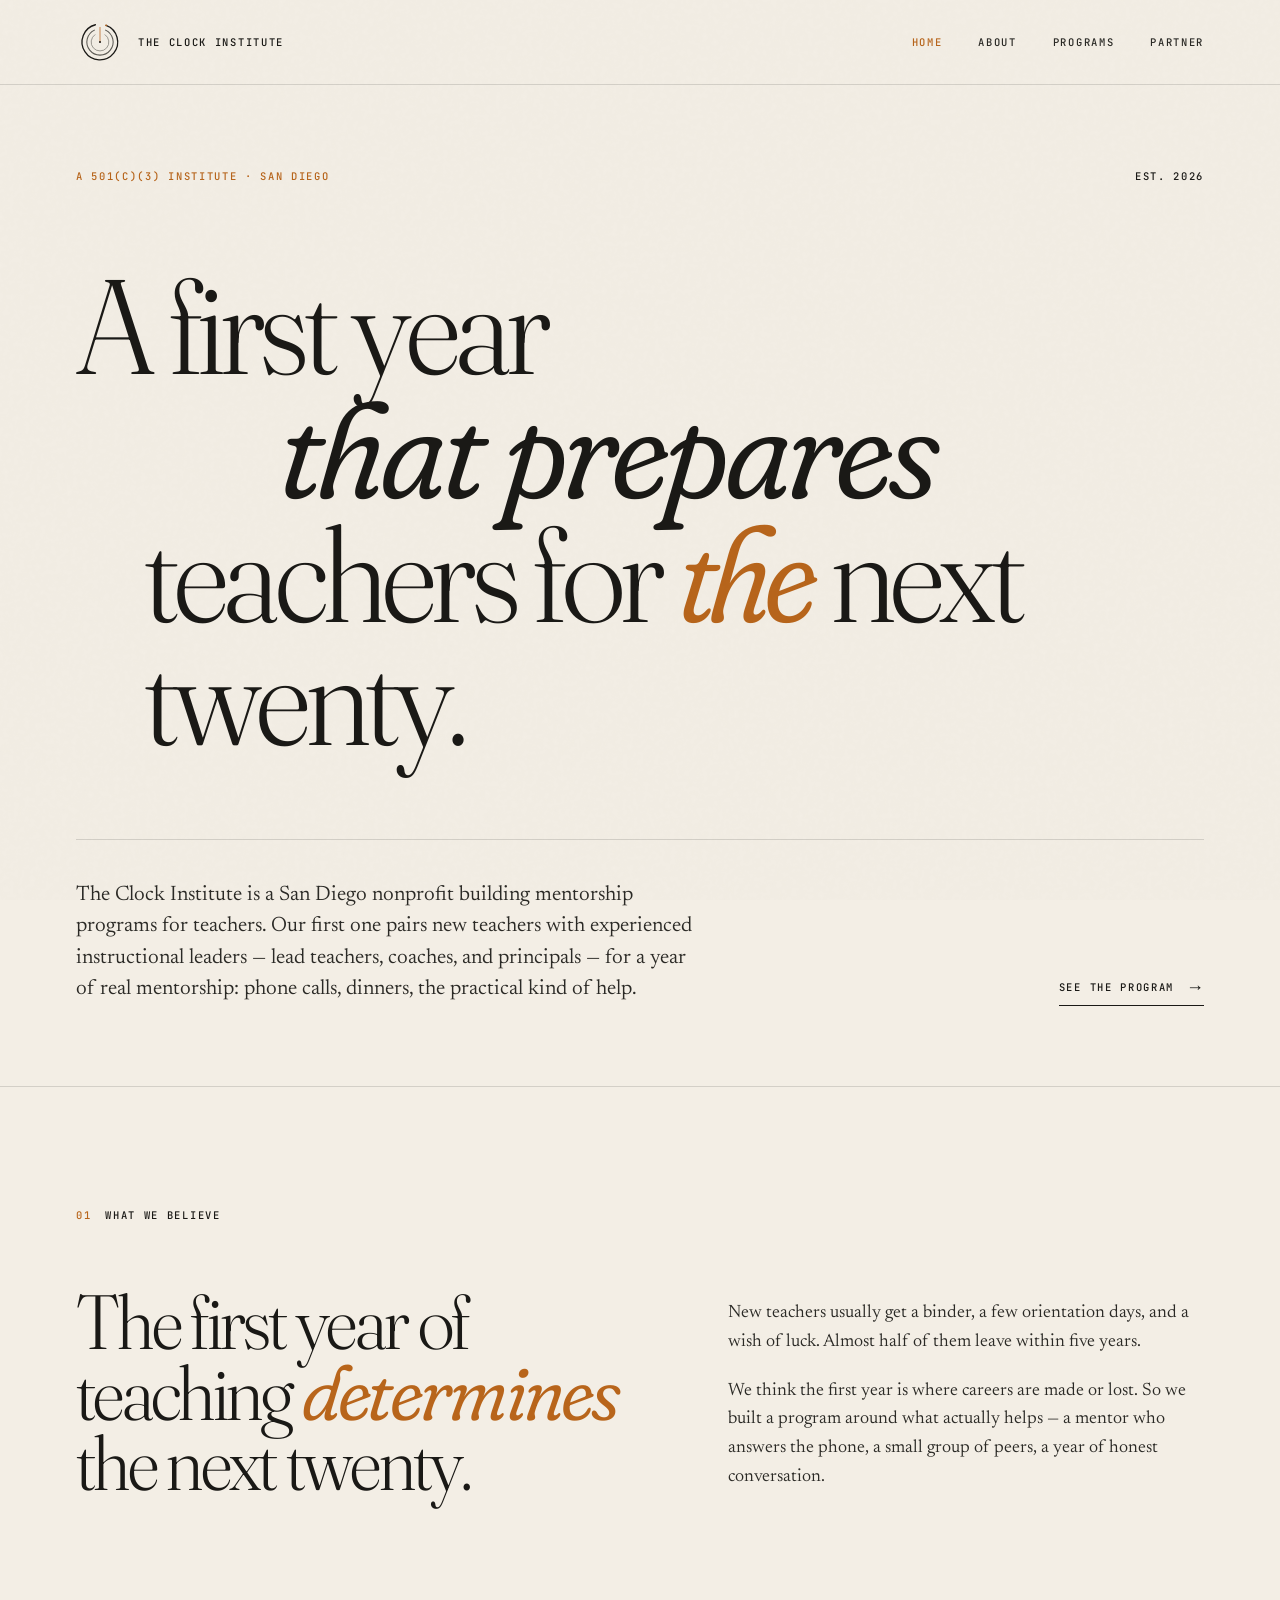
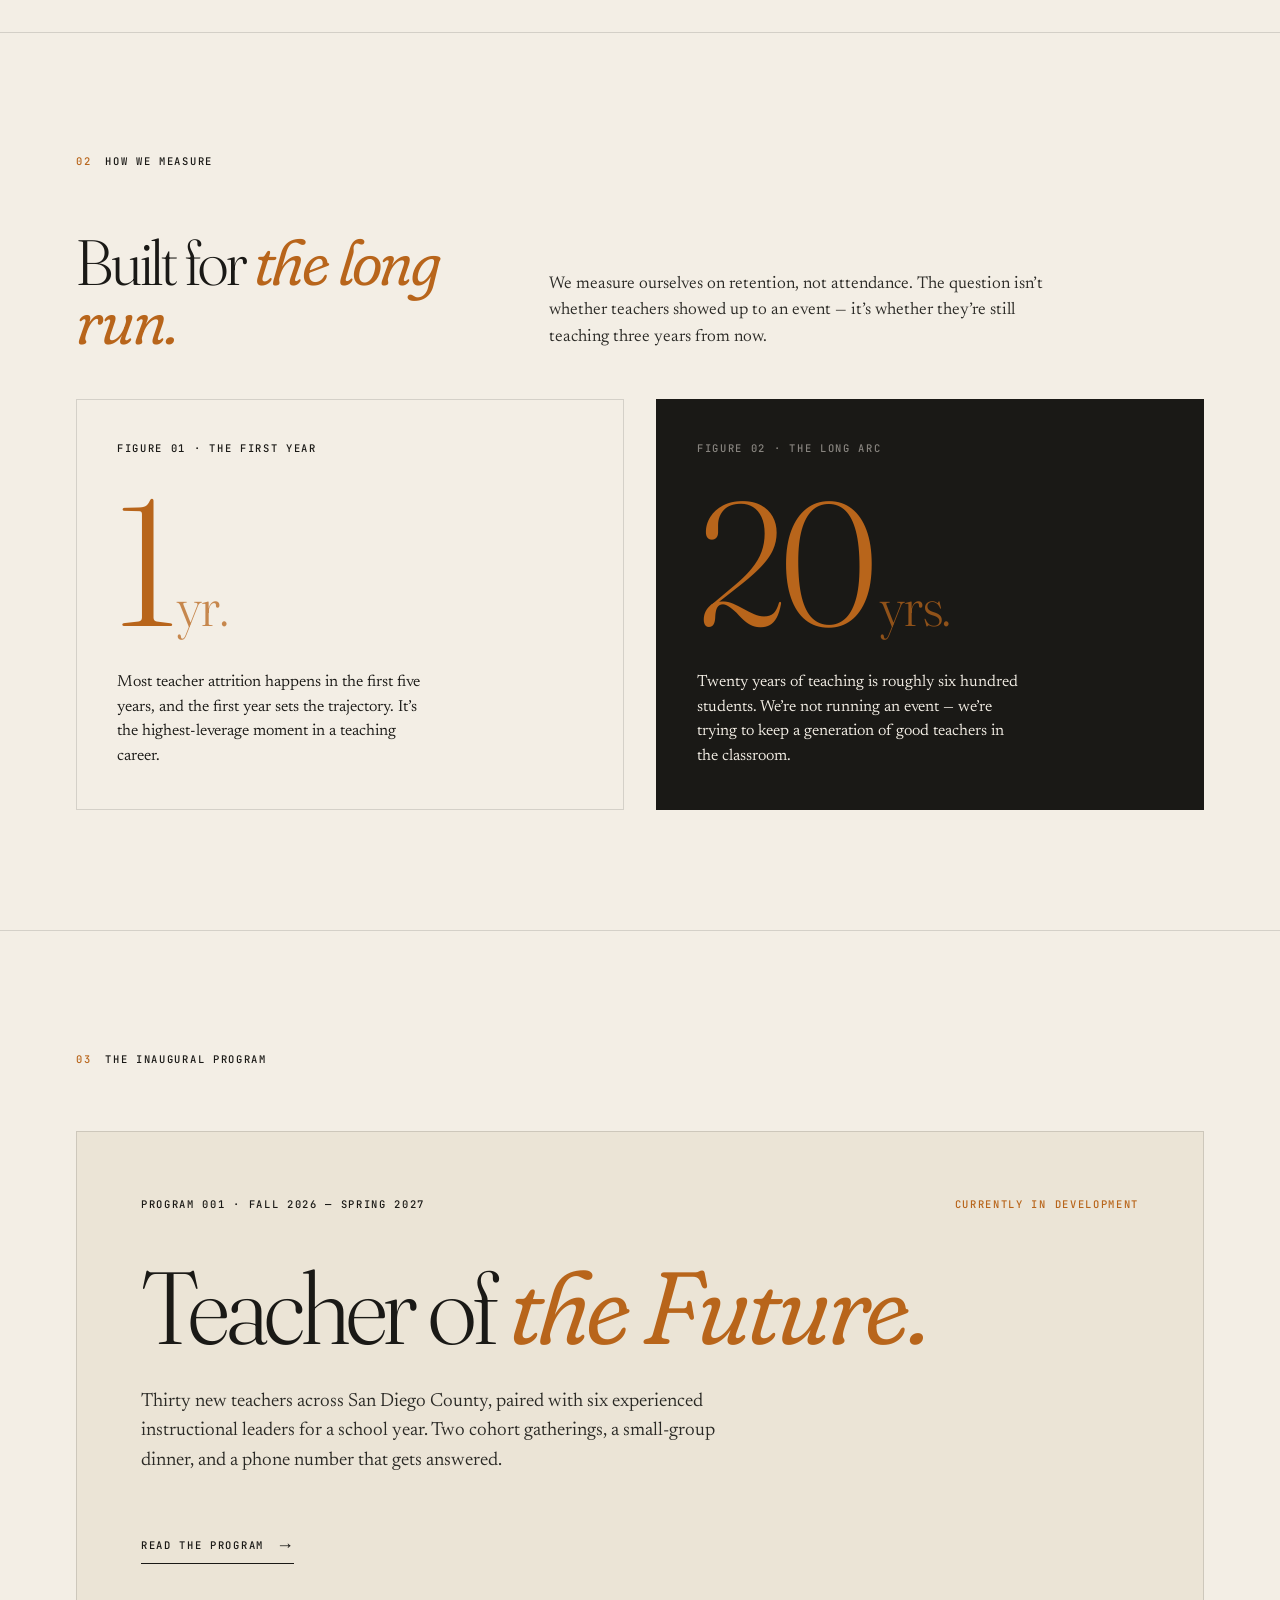
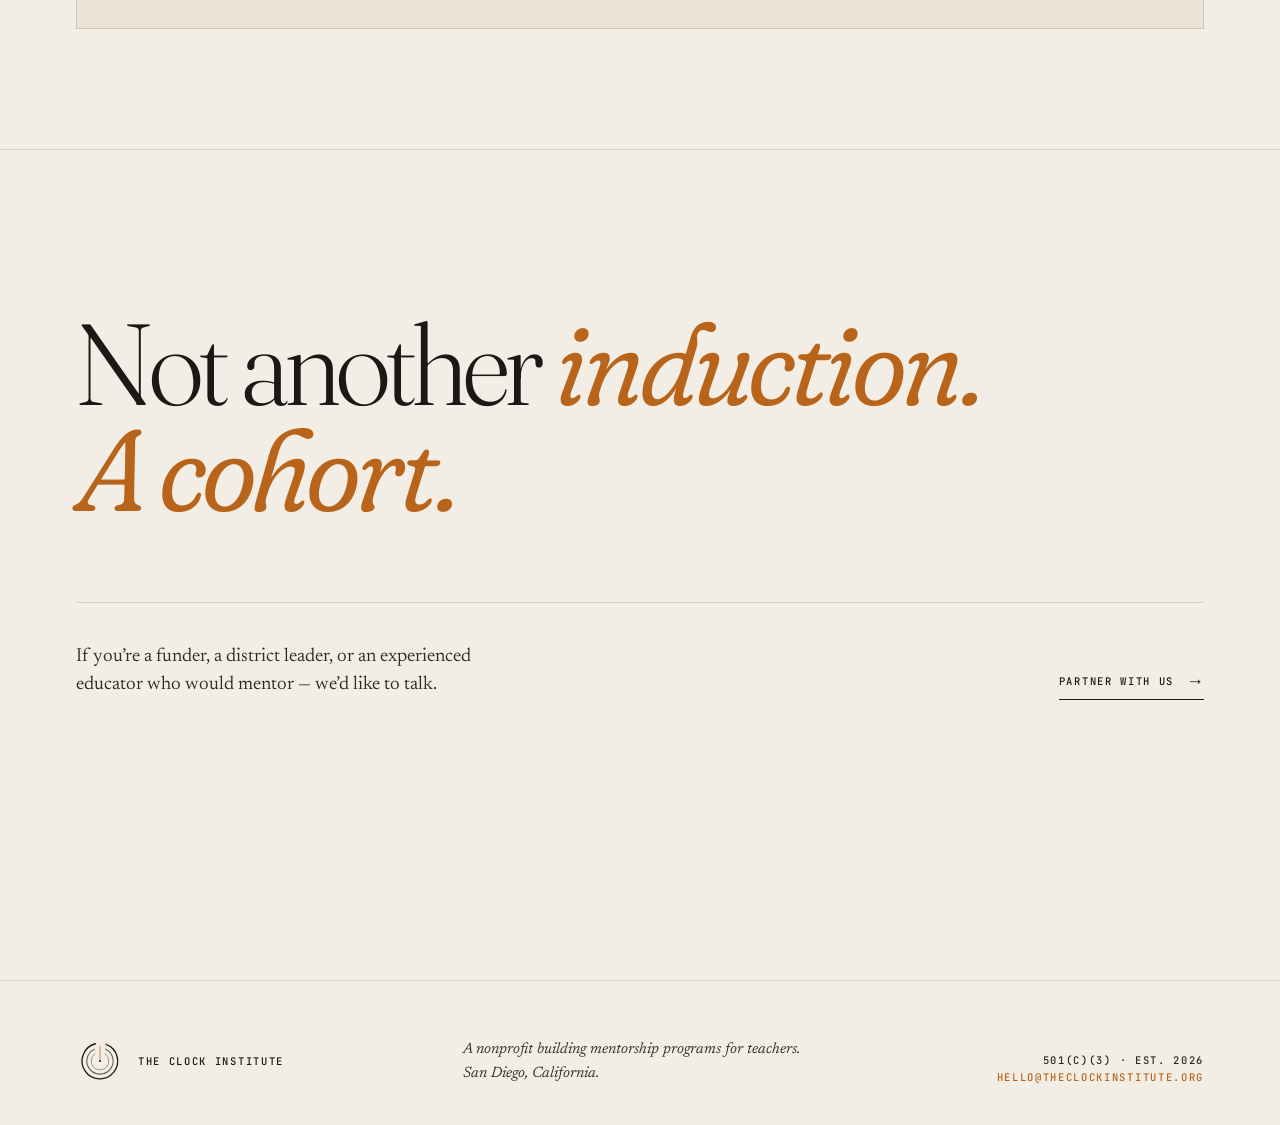
==== index.html @ e20262e6 "Broaden the Institute framing beyond first-year teaching The about page and the shared footer descri" ====
<!DOCTYPE html>
<html lang="en">
<head>
  <meta charset="utf-8">
  <meta name="viewport" content="width=device-width, initial-scale=1">
  <link rel="icon" type="image/svg+xml" href="/assets/img/mark.svg">
  <title>The Clock Institute</title>
  <meta name="description" content="The Clock Institute is a San Diego nonprofit. We build mentorship programs for teachers. Our first one, Teacher of the Future, launches fall 2026.">
  <link rel="preconnect" href="https://fonts.googleapis.com">
  <link rel="preconnect" href="https://fonts.gstatic.com" crossorigin>
  <link rel="stylesheet" href="https://fonts.googleapis.com/css2?family=Fraunces:opsz,wght,SOFT,WONK@9..144,300..900,0..100,0..1&family=Newsreader:ital,opsz,wght@0,6..72,200..800;1,6..72,200..800&family=JetBrains+Mono:wght@300;400;500&display=swap">
  <link rel="stylesheet" href="assets/css/tokens.css">
  <link rel="stylesheet" href="assets/css/base.css">
  <link rel="stylesheet" href="assets/css/components.css">
  <script defer src="/assets/js/main.js"></script>
</head>
<body>
  <header class="site-header">
    <div class="frame" style="display:flex; justify-content:space-between; align-items:center;">
      <a href="/index.html" class="wordmark">
        <img src="/assets/img/mark.svg" alt="" class="wordmark-mark" width="48" height="48">
        <span class="wordmark-text">The Clock Institute</span>
      </a>
      <nav class="site-nav">
        <a href="/index.html" data-nav="home">Home</a>
        <a href="/about.html" data-nav="about">About</a>
        <a href="/programs.html" data-nav="programs">Programs</a>
        <a href="/partner.html" data-nav="partner">Partner</a>
      </nav>
    </div>
  </header>

  <section class="hero">
    <div class="frame">
      <div class="hero-meta">
        <span class="micro micro-ochre">A 501(c)(3) Institute · San Diego</span>
        <span class="micro">Est. 2026</span>
      </div>

      <h1 class="display hero-headline">
        <span class="line line-1">A first year</span>
        <span class="line line-2 ital">that prepares</span>
        <span class="line line-3">teachers for <span class="amp ital">the</span> next twenty.</span>
      </h1>

      <div class="hero-foot">
        <p class="lede">
          The Clock Institute is a San Diego nonprofit building mentorship programs for teachers. Our first one pairs new teachers with experienced instructional leaders &mdash; lead teachers, coaches, and principals &mdash; for a year of real mentorship: phone calls, dinners, the practical kind of help.
        </p>
        <a href="/programs.html" class="cta-link">
          <span class="micro">See the program</span>
          <span class="cta-arrow">&rarr;</span>
        </a>
      </div>
    </div>
  </section>

  <section class="thesis">
    <div class="frame">
      <div class="section-tag micro">
        <span class="num">01</span><span>What we believe</span>
      </div>
      <div class="thesis-grid">
        <h2 class="display thesis-headline">
          The first year of teaching <span class="ital">determines</span> the next twenty.
        </h2>
        <div class="thesis-body">
          <p>New teachers usually get a binder, a few orientation days, and a wish of luck. Almost half of them leave within five years.</p>
          <p>We think the first year is where careers are made or lost. So we built a program around what actually helps &mdash; a mentor who answers the phone, a small group of peers, a year of honest conversation.</p>
        </div>
      </div>
    </div>
  </section>

  <section class="motif">
    <div class="frame">
      <div class="section-tag micro">
        <span class="num">02</span><span>How we measure</span>
      </div>
      <div class="motif-header">
        <h2 class="display">Built for <span class="ital">the long run.</span></h2>
        <p>We measure ourselves on retention, not attendance. The question isn&rsquo;t whether teachers showed up to an event &mdash; it&rsquo;s whether they&rsquo;re still teaching three years from now.</p>
      </div>
      <div class="motif-grid">
        <article class="motif-card">
          <span class="micro">FIGURE 01 &middot; THE FIRST YEAR</span>
          <div class="motif-figure">1<span class="unit">yr.</span></div>
          <p>Most teacher attrition happens in the first five years, and the first year sets the trajectory. It&rsquo;s the highest-leverage moment in a teaching career.</p>
        </article>
        <article class="motif-card dark">
          <span class="micro">FIGURE 02 &middot; THE LONG ARC</span>
          <div class="motif-figure">20<span class="unit">yrs.</span></div>
          <p>Twenty years of teaching is roughly six hundred students. We&rsquo;re not running an event &mdash; we&rsquo;re trying to keep a generation of good teachers in the classroom.</p>
        </article>
      </div>
    </div>
  </section>

  <section class="program-teaser">
    <div class="frame">
      <div class="section-tag micro">
        <span class="num">03</span><span>The inaugural program</span>
      </div>
      <a href="/programs.html" class="teaser-card">
        <div class="teaser-meta">
          <span class="micro">Program 001 &middot; Fall 2026 &mdash; Spring 2027</span>
          <span class="micro micro-ochre">Currently in development</span>
        </div>
        <h2 class="display teaser-title">
          Teacher of <span class="ital">the Future.</span>
        </h2>
        <p class="teaser-lede">
          Thirty new teachers across San Diego County, paired with six experienced instructional leaders for a school year. Two cohort gatherings, a small-group dinner, and a phone number that gets answered.
        </p>
        <div class="teaser-foot">
          <span class="micro">Read the program</span>
          <span class="cta-arrow">&rarr;</span>
        </div>
      </a>
    </div>
  </section>

  <section class="closing">
    <div class="frame">
      <h2 class="display closing-headline">
        Not another <span class="ital">induction.</span><br>
        <span class="ital">A cohort.</span>
      </h2>
      <div class="closing-foot">
        <p>If you&rsquo;re a funder, a district leader, or an experienced educator who would mentor &mdash; we&rsquo;d like to talk.</p>
        <a href="/partner.html" class="cta-link">
          <span class="micro">Partner with us</span>
          <span class="cta-arrow">&rarr;</span>
        </a>
      </div>
    </div>
  </section>

  <footer class="site-footer">
    <div class="frame" style="display:grid; grid-template-columns:1fr 1fr 1fr; gap:32px; align-items:end;">
      <a href="/index.html" class="wordmark">
        <img src="/assets/img/mark.svg" alt="" class="wordmark-mark" width="48" height="48">
        <span class="wordmark-text">The Clock Institute</span>
      </a>
      <p class="colophon">
        A nonprofit building mentorship programs for teachers. San Diego, California.
      </p>
      <div class="micro" style="text-align:right; color: var(--ink-soft);">
        501(c)(3) &middot; est. 2026<br>
        <a href="mailto:hello@theclockinstitute.org" style="color: var(--ochre);">hello@theclockinstitute.org</a>
      </div>
    </div>
  </footer>
</body>
</html>
---- assets/css/tokens.css ----
:root {
  --paper: #f3eee5;
  --paper-deep: #ebe4d6;
  --ink: #1a1916;
  --ink-soft: #2a2925;
  --ochre: #b8651b;
  --ochre-deep: #8a4a14;
  --rule: rgba(26, 25, 22, 0.14);
  --rule-strong: rgba(26, 25, 22, 0.28);

  --font-display: 'Fraunces', Georgia, serif;
  --font-body: 'Newsreader', Georgia, serif;
  --font-mono: 'JetBrains Mono', ui-monospace, monospace;

  --max-w: 1240px;
  --pad-x: 56px;
  --pad-x-sm: 28px;
}
---- assets/css/base.css ----
* {
  margin: 0;
  padding: 0;
  box-sizing: border-box;
}

html {
  scroll-behavior: smooth;
}

body {
  background: var(--paper);
  color: var(--ink);
  font-family: var(--font-body);
  font-weight: 380;
  font-size: 17px;
  line-height: 1.55;
  -webkit-font-smoothing: antialiased;
  text-rendering: optimizeLegibility;
  overflow-x: hidden;
}

body::before {
  content: "";
  position: fixed;
  inset: 0;
  pointer-events: none;
  z-index: 100;
  opacity: 0.4;
  mix-blend-mode: multiply;
  background-image: url("data:image/svg+xml,%3Csvg viewBox='0 0 200 200' xmlns='http://www.w3.org/2000/svg'%3E%3Cfilter id='n'%3E%3CfeTurbulence type='fractalNoise' baseFrequency='0.85' numOctaves='2' stitchTiles='stitch'/%3E%3CfeColorMatrix values='0 0 0 0 0.1 0 0 0 0 0.1 0 0 0 0 0.08 0 0 0 0.05 0'/%3E%3C/filter%3E%3Crect width='100%25' height='100%25' filter='url(%23n)'/%3E%3C/svg%3E");
}

.frame {
  max-width: var(--max-w);
  margin: 0 auto;
  padding: 0 var(--pad-x);
  position: relative;
}

.display {
  font-family: var(--font-display);
  font-variation-settings: "opsz" 144, "SOFT" 30, "WONK" 0;
  font-weight: 300;
  letter-spacing: -0.035em;
  line-height: 0.92;
}

.ital {
  font-family: var(--font-display);
  font-style: italic;
  font-variation-settings: "opsz" 72, "SOFT" 100, "WONK" 1;
  font-weight: 350;
}

.mono {
  font-family: var(--font-mono);
  font-weight: 400;
  letter-spacing: 0.02em;
}

.micro {
  font-family: var(--font-mono);
  font-size: 10.5px;
  text-transform: uppercase;
  letter-spacing: 0.16em;
  font-weight: 500;
}

.micro-ochre {
  color: var(--ochre);
}

a {
  color: inherit;
  text-decoration: none;
}

a:hover {
  color: var(--ochre);
}

@media (max-width: 920px) {
  .frame {
    padding: 0 var(--pad-x-sm);
  }
}
---- assets/css/components.css ----
body {
  padding-top: 88px;
}

/* ---------- Header ---------- */

.site-header {
  position: fixed;
  top: 0;
  left: 0;
  right: 0;
  width: 100%;
  z-index: 50;
  background: var(--paper);
  border-bottom: 1px solid var(--rule);
  padding: 18px 0;
}

.wordmark {
  display: flex;
  align-items: center;
  gap: 14px;
}

.wordmark-mark {
  width: 48px;
  height: 48px;
  display: block;
}

.wordmark-text {
  font-family: var(--font-mono);
  font-size: 10.5px;
  text-transform: uppercase;
  letter-spacing: 0.16em;
  font-weight: 500;
  white-space: nowrap;
}

.site-nav {
  display: flex;
  gap: 36px;
}

.site-nav a {
  font-family: var(--font-mono);
  font-size: 10.5px;
  text-transform: uppercase;
  letter-spacing: 0.16em;
  font-weight: 500;
  color: var(--ink-soft);
}

.site-nav a:hover {
  color: var(--ochre);
}

.site-nav a.active {
  color: var(--ochre);
}

/* ---------- Footer ---------- */

.site-footer {
  border-top: 1px solid var(--rule);
  padding: 56px 0 40px;
  margin-top: 120px;
}

.colophon {
  font-family: var(--font-body);
  font-style: italic;
  font-size: 15px;
  color: var(--ink-soft);
  max-width: 38ch;
}

@media (max-width: 920px) {
  .site-footer .frame {
    grid-template-columns: 1fr !important;
    gap: 32px !important;
  }
}

@media (max-width: 720px) {
  .wordmark-text { display: none; }
  .site-nav { gap: 16px; }
  .site-nav a {
    font-size: 10px;
    letter-spacing: 0.1em;
  }
  .site-footer .wordmark-text { display: inline; }
}

/* ---------- Hero ---------- */

.hero {
  min-height: calc(100vh - 88px);
  display: flex;
  align-items: center;
  padding: 80px 0;
  position: relative;
}

.hero-meta {
  display: flex;
  justify-content: space-between;
  margin-bottom: 80px;
}

.hero-headline {
  font-size: clamp(64px, 10.5vw, 168px);
  margin-bottom: 80px;
}
.hero-headline .line { display: block; }
.hero-headline .line-2 { padding-left: 18%; }
.hero-headline .line-3 { padding-left: 6%; }
.hero-headline .amp {
  color: var(--ochre);
  font-style: italic;
  font-variation-settings: "opsz" 144, "SOFT" 100, "WONK" 1;
}

.hero-foot {
  display: grid;
  grid-template-columns: 1fr auto;
  gap: 64px;
  align-items: end;
  padding-top: 40px;
  border-top: 1px solid var(--rule);
}

.hero-foot .lede {
  font-size: 21px;
  line-height: 1.5;
  max-width: 52ch;
  color: var(--ink-soft);
}
.hero-foot .lede em {
  color: var(--ink);
  font-family: var(--font-display);
  font-style: italic;
  font-variation-settings: "opsz" 22, "SOFT" 100, "WONK" 0;
}

.cta-link {
  display: inline-flex;
  align-items: center;
  gap: 12px;
  padding-bottom: 4px;
  border-bottom: 1px solid var(--ink);
  transition: gap 0.3s ease, color 0.3s ease;
}
.cta-link:hover { gap: 18px; color: var(--ochre); border-color: var(--ochre); }
.cta-arrow { font-family: var(--font-display); font-size: 18px; }

@keyframes fadeUp {
  from { opacity: 0; transform: translateY(16px); }
  to { opacity: 1; transform: translateY(0); }
}
.hero-headline .line {
  opacity: 0;
  animation: fadeUp 1.2s cubic-bezier(0.2, 0.7, 0.2, 1) forwards;
}
.hero-headline .line-1 { animation-delay: 0.2s; }
.hero-headline .line-2 { animation-delay: 0.45s; }
.hero-headline .line-3 { animation-delay: 0.7s; }

.hero-meta, .hero-foot {
  opacity: 0;
  animation: fadeUp 1s ease forwards 1s;
}

@media (max-width: 920px) {
  .hero-headline .line-2, .hero-headline .line-3 { padding-left: 0; }
  .hero-foot { grid-template-columns: 1fr; }
}

/* ---------- Thesis & Motif ---------- */

section.thesis, section.motif {
  padding: 120px 0;
  border-top: 1px solid var(--rule);
  position: relative;
}

.section-tag {
  display: flex;
  align-items: center;
  gap: 14px;
  margin-bottom: 64px;
}
.section-tag .num { color: var(--ochre); }

.thesis-grid {
  display: grid;
  grid-template-columns: 1.2fr 1fr;
  gap: 80px;
  align-items: start;
}
.thesis-headline {
  font-size: clamp(44px, 6vw, 88px);
}
.thesis-headline .ital { color: var(--ochre); }
.thesis-body {
  padding-top: 12px;
}
.thesis-body p {
  font-size: 18px;
  line-height: 1.6;
  color: var(--ink-soft);
  margin-bottom: 20px;
  max-width: 48ch;
}
.thesis-body p em {
  color: var(--ink);
  font-family: var(--font-display);
  font-style: italic;
}

.motif-header {
  display: grid;
  grid-template-columns: 1fr 1.6fr;
  gap: 64px;
  align-items: end;
  margin-bottom: 48px;
}
.motif-header h2 { font-size: clamp(40px, 5vw, 72px); }
.motif-header h2 .ital { color: var(--ochre); }
.motif-header p {
  font-size: 17px;
  color: var(--ink-soft);
  max-width: 52ch;
}

.motif-grid {
  display: grid;
  grid-template-columns: 1fr 1fr;
  gap: 32px;
}
.motif-card {
  border: 1px solid var(--rule);
  padding: 40px;
  display: flex;
  flex-direction: column;
  justify-content: space-between;
  min-height: 380px;
  background: var(--paper);
}
.motif-card.dark {
  background: var(--ink);
  color: var(--paper);
  border-color: var(--ink);
}
.motif-card.dark .micro { color: rgba(243, 238, 229, 0.5); }
.motif-card.dark .motif-figure { color: var(--ochre); }

.motif-figure {
  font-family: var(--font-display);
  font-weight: 300;
  font-variation-settings: "opsz" 144, "SOFT" 30, "WONK" 0;
  font-size: clamp(96px, 14vw, 176px);
  letter-spacing: -0.04em;
  line-height: 0.85;
  color: var(--ochre);
  margin: 32px 0;
}
.motif-figure .unit {
  font-size: 0.32em;
  letter-spacing: 0;
  opacity: 0.75;
  margin-left: 8px;
}
.motif-card p {
  font-size: 16px;
  line-height: 1.55;
  max-width: 36ch;
}

@media (max-width: 920px) {
  .thesis-grid, .motif-header, .motif-grid { grid-template-columns: 1fr; gap: 40px; }
  section.thesis, section.motif { padding: 80px 0; }
}

/* ---------- Program teaser & Closing ---------- */

section.program-teaser, section.closing {
  padding: 120px 0;
  border-top: 1px solid var(--rule);
}

.teaser-card {
  display: block;
  background: var(--paper-deep);
  border: 1px solid var(--rule);
  padding: 64px;
  transition: background 0.4s ease, border-color 0.4s ease;
  position: relative;
}
.teaser-card:hover {
  background: var(--ink);
  color: var(--paper);
  border-color: var(--ink);
}
.teaser-card:hover .teaser-meta .micro,
.teaser-card:hover .teaser-lede { color: rgba(243, 238, 229, 0.75); }
.teaser-card:hover .teaser-title .ital,
.teaser-card:hover .teaser-foot .cta-arrow { color: var(--ochre); }

.teaser-meta {
  display: flex;
  justify-content: space-between;
  margin-bottom: 48px;
}
.teaser-title {
  font-size: clamp(56px, 8vw, 120px);
  margin-bottom: 32px;
}
.teaser-title .ital { color: var(--ochre); transition: color 0.4s ease; }
.teaser-lede {
  font-size: 19px;
  line-height: 1.55;
  max-width: 60ch;
  color: var(--ink-soft);
  margin-bottom: 56px;
  transition: color 0.4s ease;
}
.teaser-foot {
  display: inline-flex;
  align-items: center;
  gap: 12px;
  padding-bottom: 4px;
  border-bottom: 1px solid currentColor;
}

section.closing {
  padding: 160px 0;
}
.closing-headline {
  font-size: clamp(56px, 9vw, 144px);
  margin-bottom: 80px;
}
.closing-headline .ital { color: var(--ochre); }
.closing-foot {
  display: grid;
  grid-template-columns: 1fr auto;
  gap: 48px;
  align-items: end;
  padding-top: 40px;
  border-top: 1px solid var(--rule);
}
.closing-foot p {
  font-size: 19px;
  line-height: 1.5;
  max-width: 44ch;
  color: var(--ink-soft);
}

@media (max-width: 920px) {
  .teaser-card { padding: 40px 28px; }
  .teaser-meta { flex-direction: column; gap: 8px; margin-bottom: 32px; }
  .closing-foot { grid-template-columns: 1fr; }
  section.program-teaser, section.closing { padding: 80px 0; }
}

/* ---------- About: page head, what-we-do, structure ---------- */

section.page-head {
  padding: 80px 0 100px;
}
.page-head .micro-ochre { display: block; margin-bottom: 32px; }
.page-headline {
  font-size: clamp(56px, 9vw, 144px);
  margin-bottom: 56px;
}
.page-headline .ital { color: var(--ochre); }
.page-lede {
  font-size: 21px;
  line-height: 1.5;
  max-width: 56ch;
  color: var(--ink-soft);
  padding-top: 40px;
  border-top: 1px solid var(--rule);
}

section.what-we-do {
  padding: 100px 0;
  border-top: 1px solid var(--rule);
}

.wwd-grid {
  display: grid;
  grid-template-columns: 1.4fr 1fr;
  gap: 80px;
  align-items: start;
}

.wwd-lead h2 {
  font-size: clamp(40px, 5.5vw, 80px);
}
.wwd-lead h2 .ital { color: var(--ochre); }

.wwd-detail p {
  font-size: 18px;
  line-height: 1.6;
  color: var(--ink-soft);
  margin-bottom: 20px;
  max-width: 48ch;
}
.wwd-detail p:first-child {
  font-size: 20px;
  color: var(--ink);
}

section.structure {
  padding: 100px 0;
  border-top: 1px solid var(--rule);
}

.record {
  border-top: 1px solid var(--ink);
}
.record-row {
  display: grid;
  grid-template-columns: 200px 1fr;
  gap: 32px;
  padding: 24px 0;
  border-bottom: 1px solid var(--rule);
  align-items: baseline;
}
.record-label {
  color: var(--ink-soft);
  padding-top: 4px;
}
.record-val {
  font-family: var(--font-display);
  font-size: 22px;
  font-weight: 380;
  letter-spacing: -0.01em;
}

@media (max-width: 920px) {
  .wwd-grid { grid-template-columns: 1fr; gap: 40px; }
  .record-row { grid-template-columns: 1fr; gap: 4px; }
  section.what-we-do, section.structure { padding: 64px 0; }
}

/* ---------- Programs: numbers, arc, metrics ---------- */

section.numbers, section.arc, section.metrics {
  padding: 100px 0;
  border-top: 1px solid var(--rule);
}

.numbers-grid {
  display: grid;
  grid-template-columns: repeat(4, 1fr);
  gap: 0;
  border-top: 1px solid var(--ink);
}
.num-cell {
  padding: 40px 32px 40px 0;
  border-right: 1px solid var(--rule);
}
.num-cell:last-child { border-right: none; padding-right: 0; }
.num-fig {
  font-family: var(--font-display);
  font-weight: 300;
  font-variation-settings: "opsz" 144, "SOFT" 30, "WONK" 0;
  font-size: clamp(64px, 8vw, 120px);
  line-height: 0.9;
  letter-spacing: -0.04em;
  color: var(--ochre);
  margin-bottom: 24px;
}
.num-fig .num-unit { font-size: 0.4em; opacity: 0.75; margin-left: 6px; }
.num-label { color: var(--ink-soft); margin-bottom: 12px; }
.num-cell p {
  font-size: 15px;
  line-height: 1.5;
  color: var(--ink);
  max-width: 28ch;
}

.arc-list {
  display: grid;
  gap: 0;
  border-top: 1px solid var(--ink);
}
.arc-step {
  display: grid;
  grid-template-columns: 240px 1fr;
  gap: 64px;
  padding: 56px 0;
  border-bottom: 1px solid var(--rule);
  align-items: start;
}
.arc-when .micro { color: var(--ochre); margin-bottom: 8px; display: block; }
.arc-time {
  font-family: var(--font-display);
  font-weight: 350;
  font-size: 28px;
  letter-spacing: -0.015em;
}
.arc-name {
  font-family: var(--font-display);
  font-weight: 350;
  font-size: clamp(32px, 4vw, 48px);
  letter-spacing: -0.02em;
  margin-bottom: 20px;
}
.arc-name .ital { color: var(--ochre); }
.arc-detail p {
  font-size: 18px;
  line-height: 1.6;
  color: var(--ink-soft);
  max-width: 60ch;
}

.metrics-headline {
  font-size: clamp(40px, 5vw, 72px);
  margin-bottom: 56px;
  max-width: 14ch;
}
.metrics-headline .ital { color: var(--ochre); }
.metrics-grid {
  display: grid;
  grid-template-columns: repeat(3, 1fr);
  gap: 32px;
  border-top: 1px solid var(--rule);
  padding-top: 40px;
}
.metric {
  padding-right: 32px;
}
.metric-num {
  font-family: var(--font-display);
  font-weight: 300;
  font-size: clamp(56px, 7vw, 96px);
  line-height: 0.9;
  letter-spacing: -0.04em;
  color: var(--ink);
  margin-bottom: 20px;
}
.metric-num .metric-unit { color: var(--ochre); font-size: 0.5em; margin-left: 4px; }
.metric p {
  font-size: 16px;
  line-height: 1.55;
  color: var(--ink-soft);
  max-width: 32ch;
}
.metrics-foot {
  margin-top: 56px;
  padding-top: 24px;
  border-top: 1px solid var(--rule);
  color: var(--ink-soft);
  letter-spacing: 0.12em;
}

@media (max-width: 920px) {
  .numbers-grid { grid-template-columns: 1fr 1fr; }
  .num-cell:nth-child(2) { border-right: none; }
  .num-cell:nth-child(1), .num-cell:nth-child(2) { border-bottom: 1px solid var(--rule); }
  .arc-step { grid-template-columns: 1fr; gap: 16px; }
  .metrics-grid { grid-template-columns: 1fr; }
  section.numbers, section.arc, section.metrics { padding: 64px 0; }
}

/* ---------- Partner: contact email ---------- */

.contact-email {
  display: inline-block;
  font-family: var(--font-display);
  font-weight: 380;
  font-size: clamp(28px, 4vw, 44px);
  letter-spacing: -0.015em;
  border-bottom: 1px solid var(--rule);
  padding-bottom: 8px;
  transition: border-color 0.3s ease, color 0.3s ease;
}
.contact-email:hover {
  color: var(--ochre);
  border-color: var(--ochre);
}
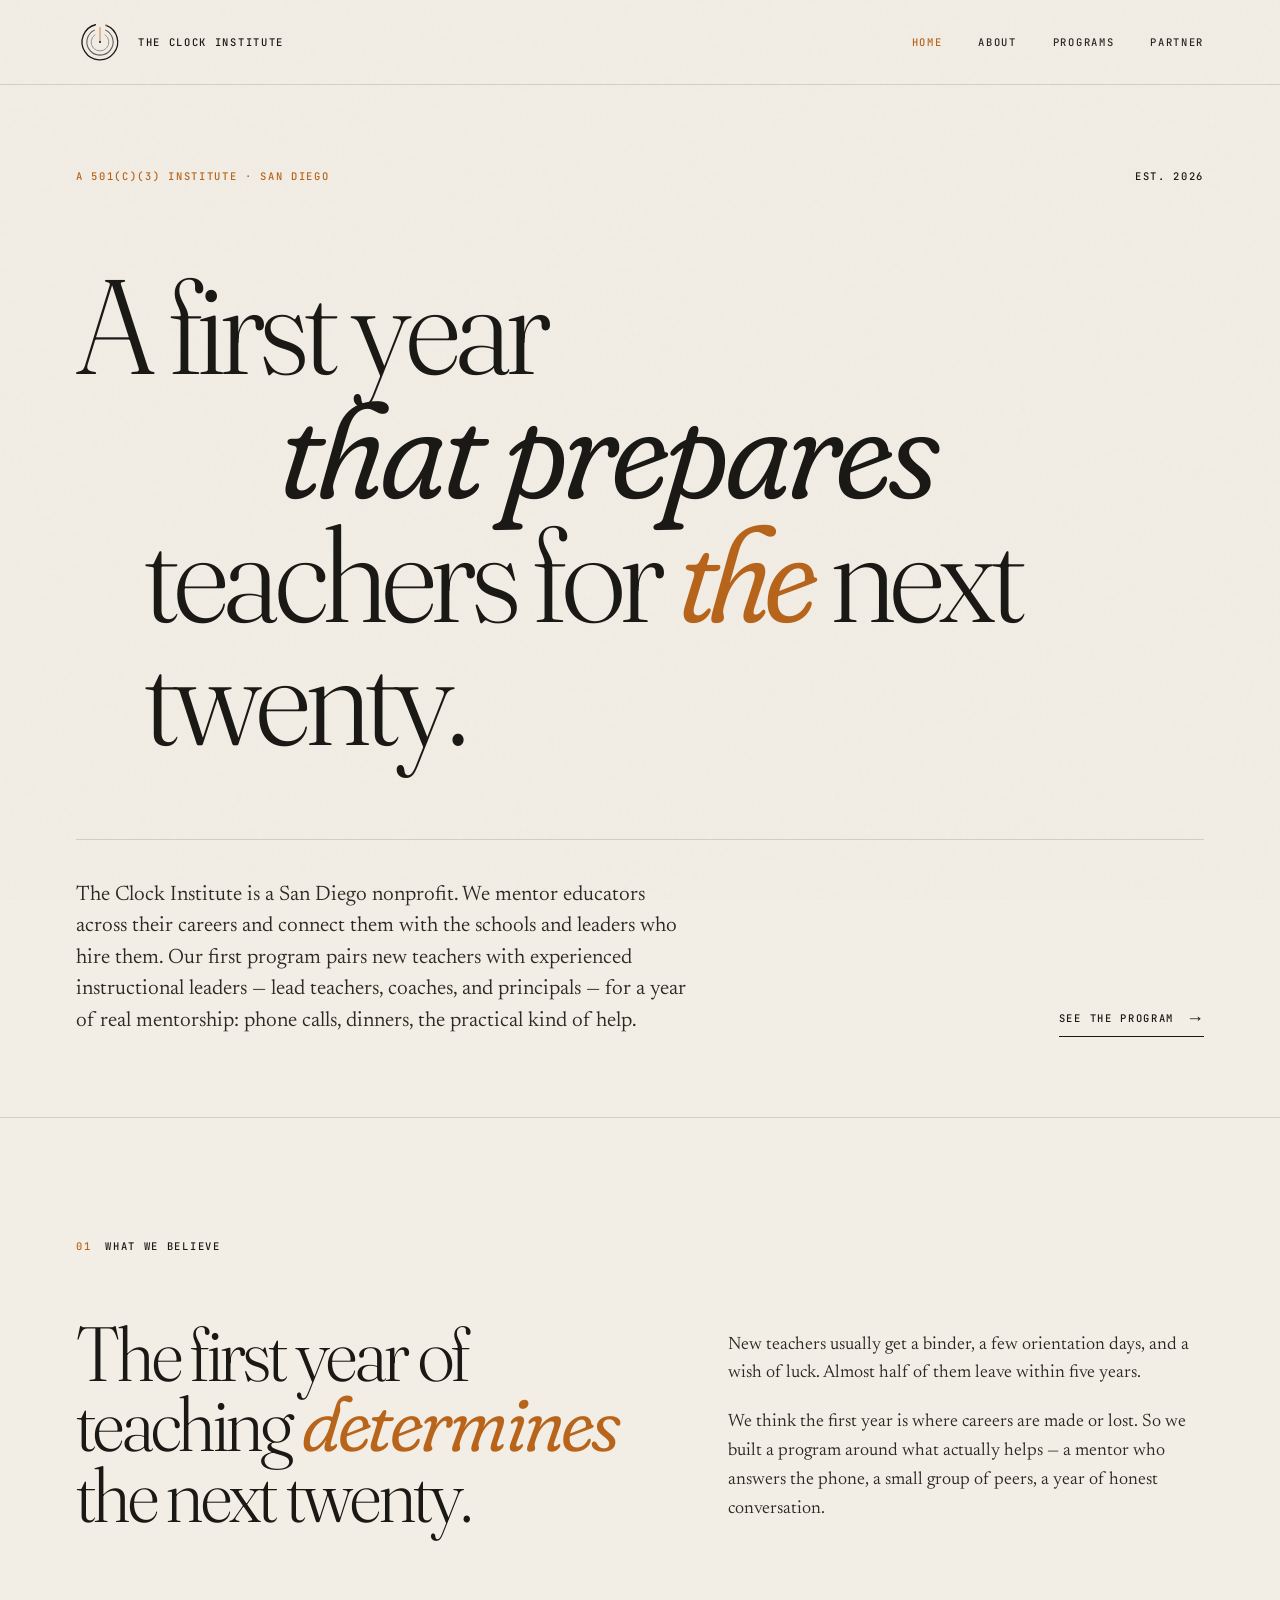
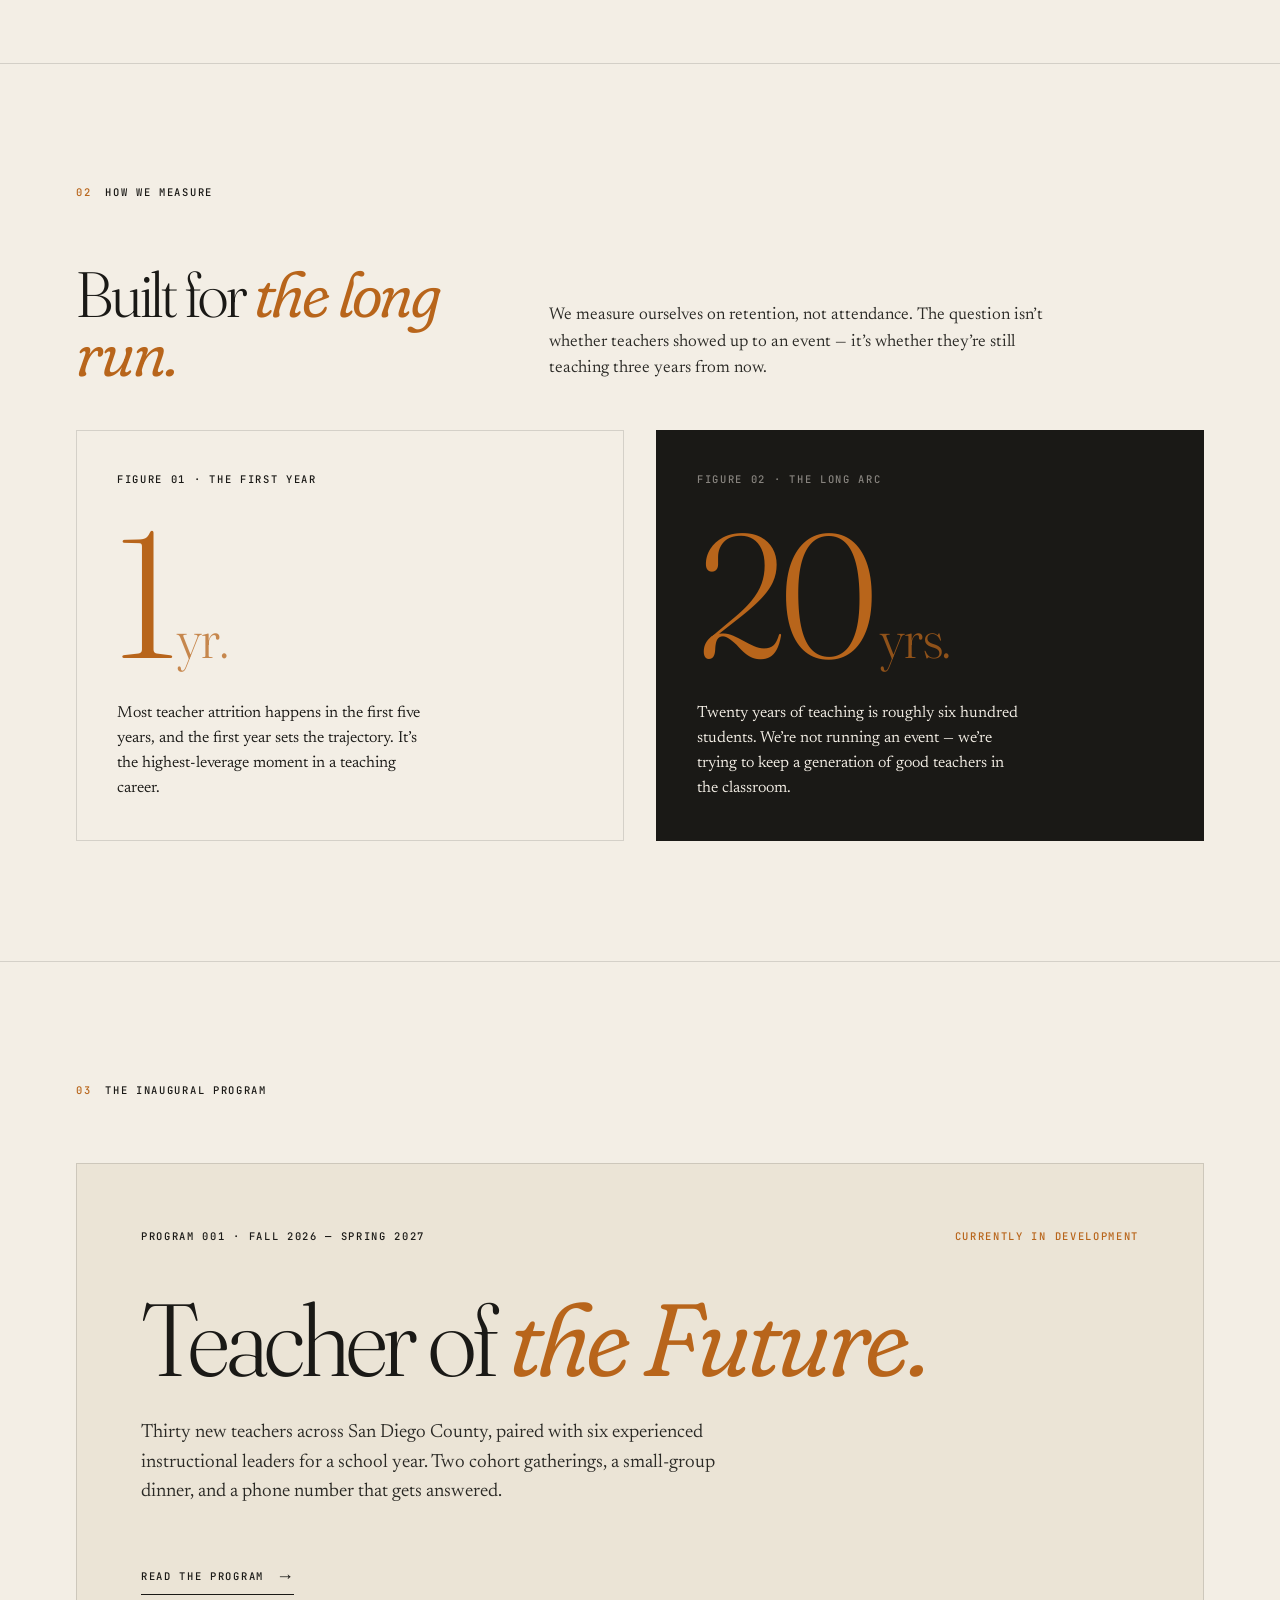
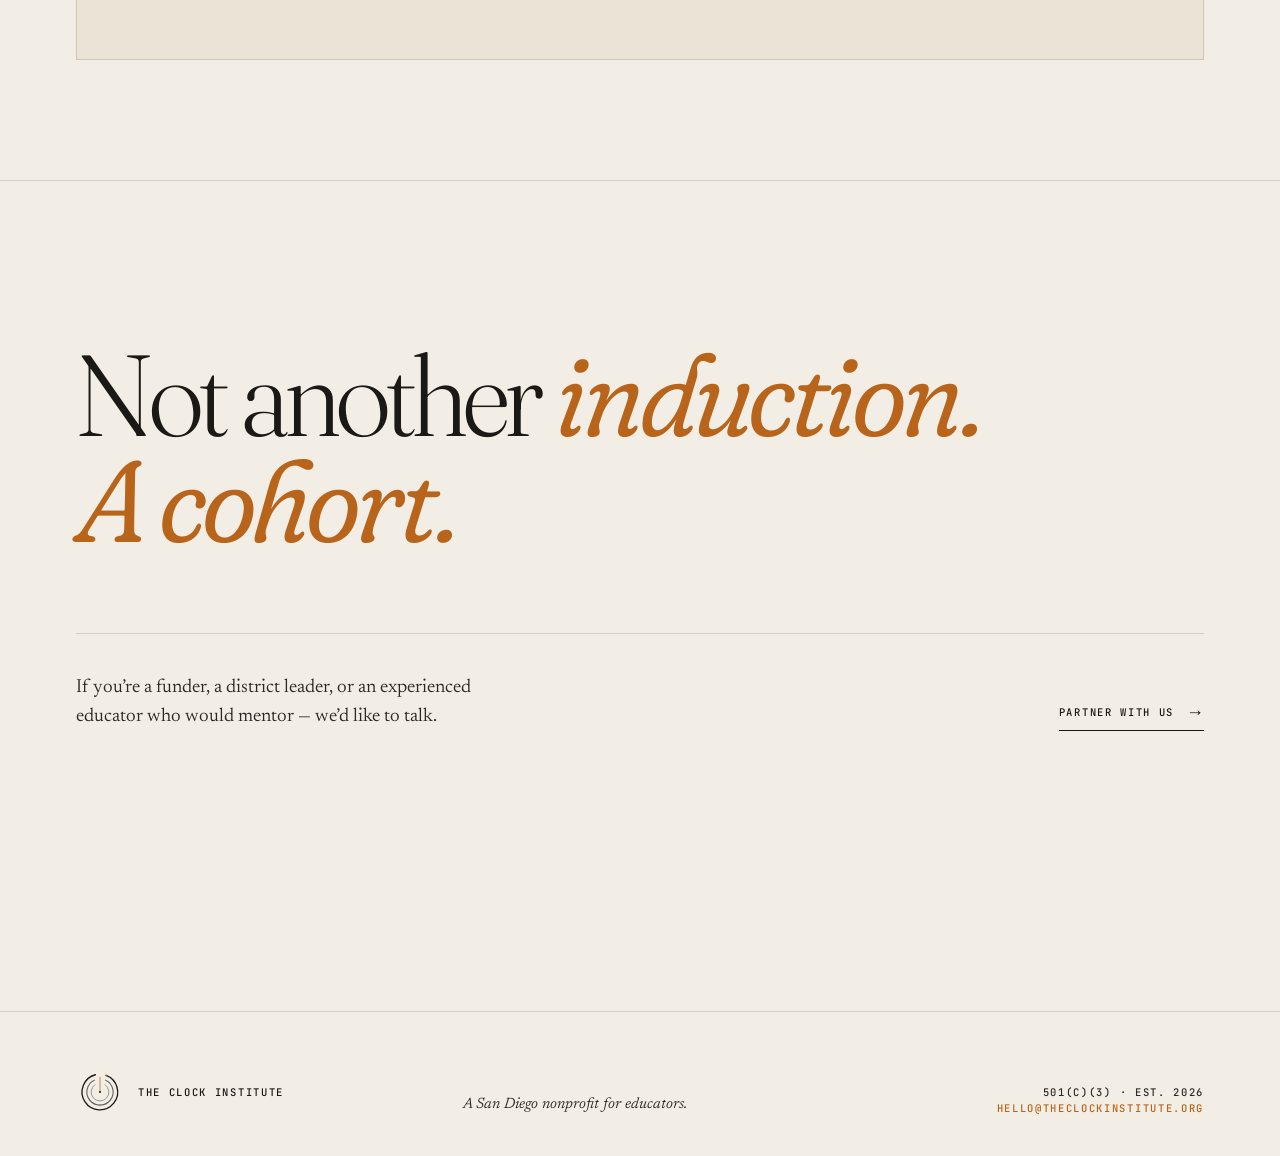
==== commit c8205d2c: "Reframe Institute identity around educators, not teachers Institute audience is educators broadly — " ====
--- a/index.html
+++ b/index.html
@@ -5,7 +5,7 @@
   <meta name="viewport" content="width=device-width, initial-scale=1">
   <link rel="icon" type="image/svg+xml" href="/assets/img/mark.svg">
   <title>The Clock Institute</title>
-  <meta name="description" content="The Clock Institute is a San Diego nonprofit. We build mentorship programs for teachers. Our first one, Teacher of the Future, launches fall 2026.">
+  <meta name="description" content="The Clock Institute is a San Diego nonprofit. We mentor educators across their careers and connect them with the schools and leaders who hire them. Our first program, Teacher of the Future, launches fall 2026.">
   <link rel="preconnect" href="https://fonts.googleapis.com">
   <link rel="preconnect" href="https://fonts.gstatic.com" crossorigin>
   <link rel="stylesheet" href="https://fonts.googleapis.com/css2?family=Fraunces:opsz,wght,SOFT,WONK@9..144,300..900,0..100,0..1&family=Newsreader:ital,opsz,wght@0,6..72,200..800;1,6..72,200..800&family=JetBrains+Mono:wght@300;400;500&display=swap">
@@ -45,7 +45,7 @@
 
       <div class="hero-foot">
         <p class="lede">
-          The Clock Institute is a San Diego nonprofit building mentorship programs for teachers. Our first one pairs new teachers with experienced instructional leaders &mdash; lead teachers, coaches, and principals &mdash; for a year of real mentorship: phone calls, dinners, the practical kind of help.
+          The Clock Institute is a San Diego nonprofit. We mentor educators across their careers and connect them with the schools and leaders who hire them. Our first program pairs new teachers with experienced instructional leaders &mdash; lead teachers, coaches, and principals &mdash; for a year of real mentorship: phone calls, dinners, the practical kind of help.
         </p>
         <a href="/programs.html" class="cta-link">
           <span class="micro">See the program</span>
@@ -143,7 +143,7 @@
         <span class="wordmark-text">The Clock Institute</span>
       </a>
       <p class="colophon">
-        A nonprofit building mentorship programs for teachers. San Diego, California.
+        A San Diego nonprofit for educators.
       </p>
       <div class="micro" style="text-align:right; color: var(--ink-soft);">
         501(c)(3) &middot; est. 2026<br>
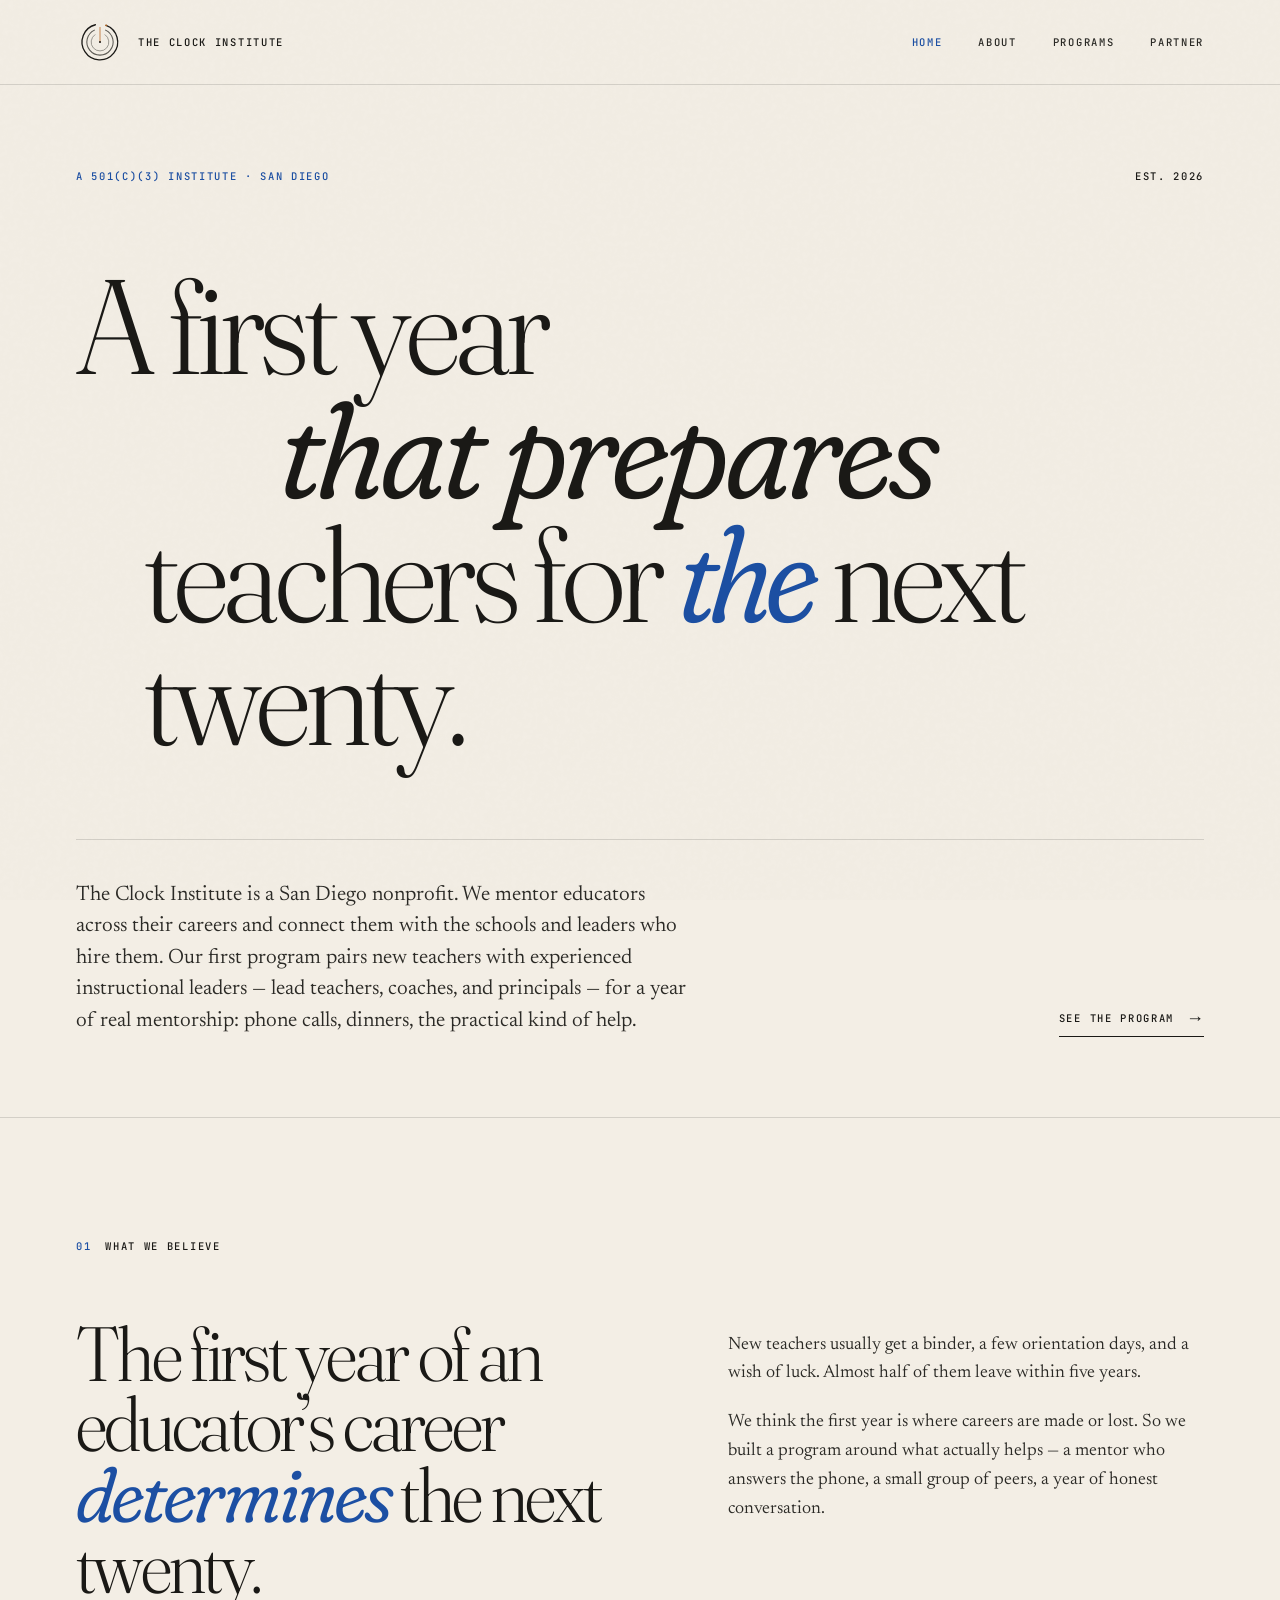
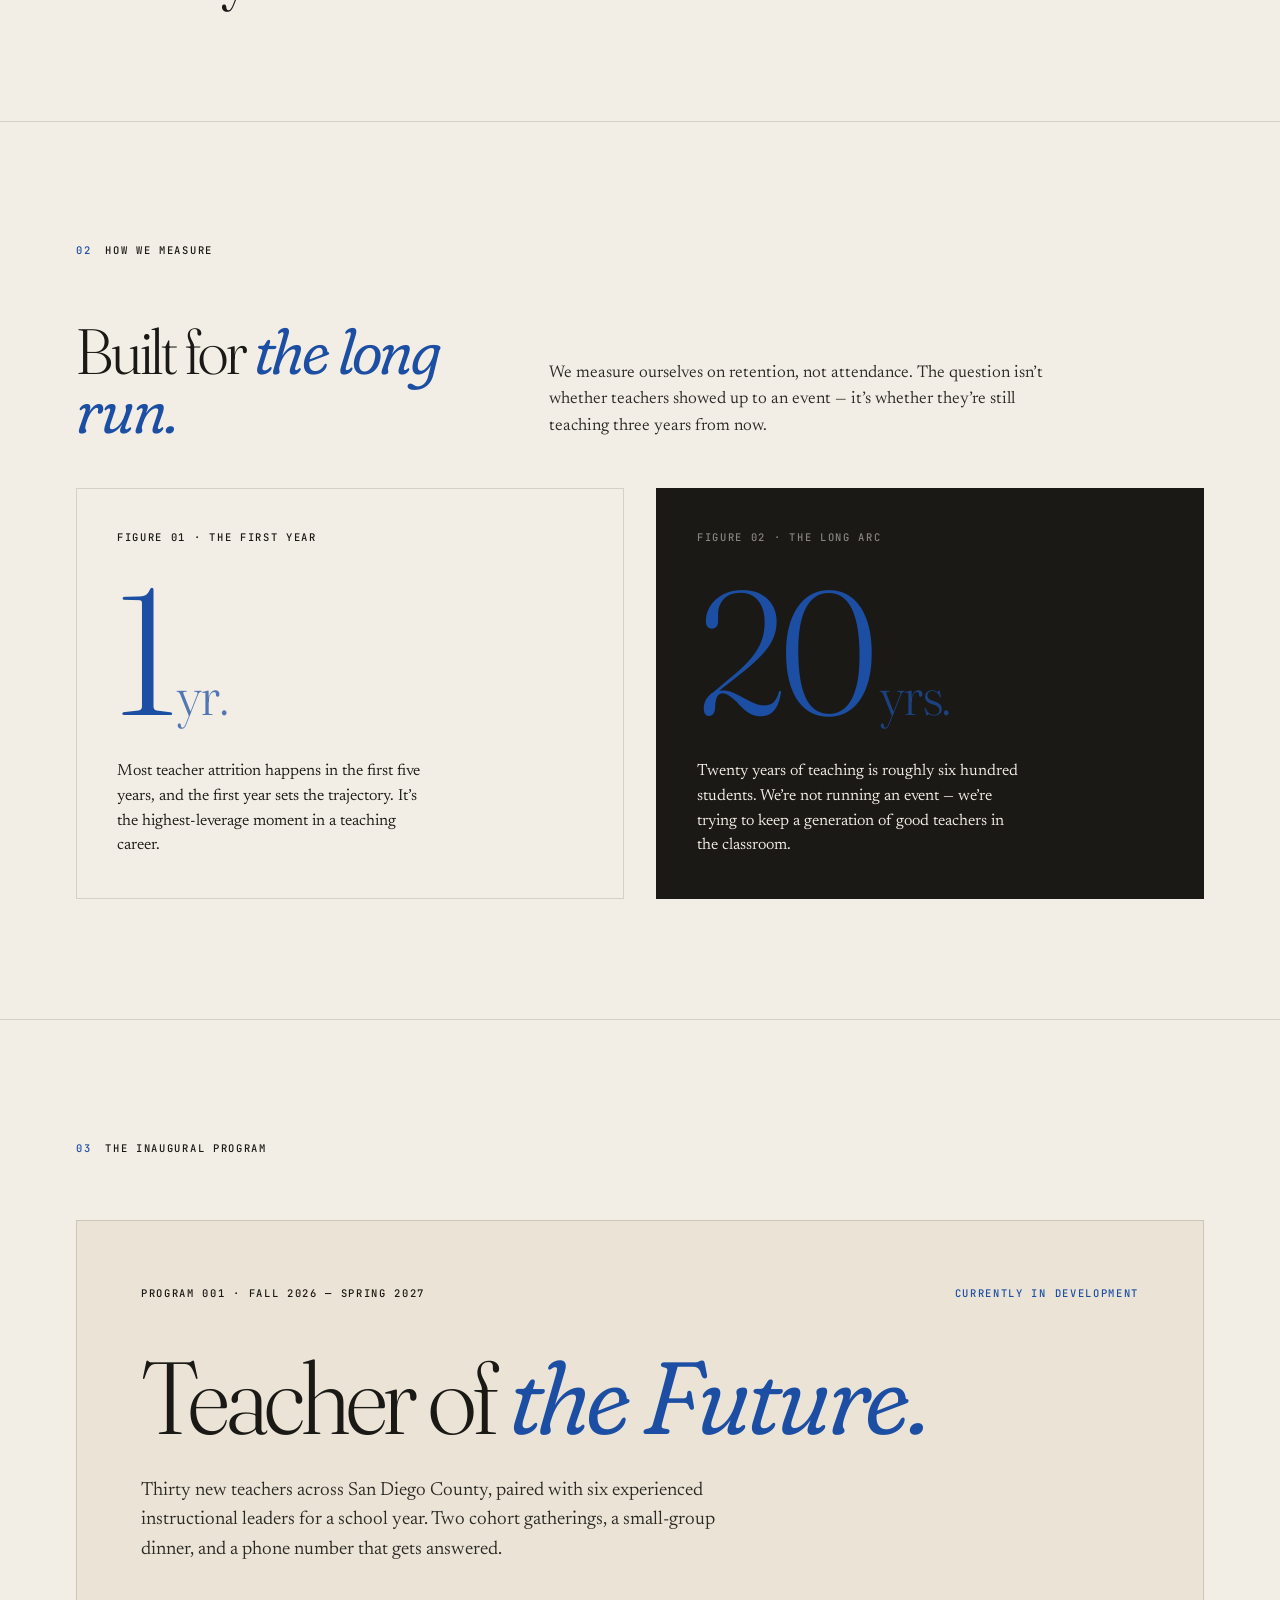
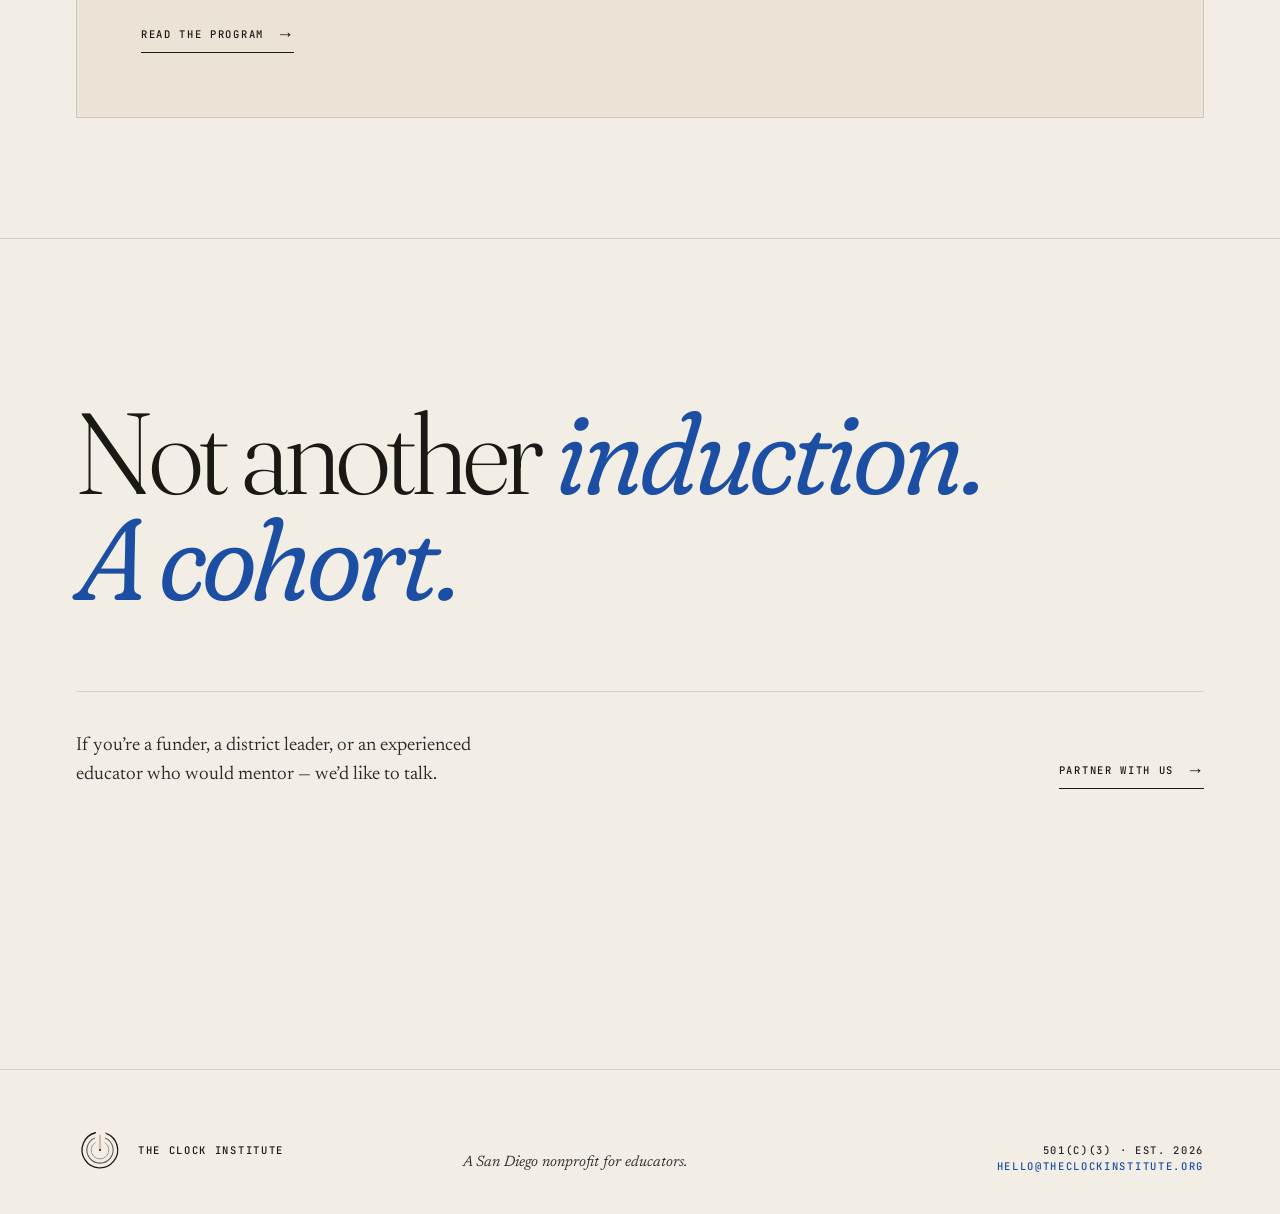
==== commit dc330a6f: "Swap accent to cobalt blue, tame italics, broaden thesis Move the accent color from ochre (#b8651b) " ====
--- a/index.html
+++ b/index.html
@@ -62,7 +62,7 @@
       </div>
       <div class="thesis-grid">
         <h2 class="display thesis-headline">
-          The first year of teaching <span class="ital">determines</span> the next twenty.
+          The first year of an educator&rsquo;s career <span class="ital">determines</span> the next twenty.
         </h2>
         <div class="thesis-body">
           <p>New teachers usually get a binder, a few orientation days, and a wish of luck. Almost half of them leave within five years.</p>
--- a/assets/css/tokens.css
+++ b/assets/css/tokens.css
@@ -3,8 +3,8 @@
   --paper-deep: #ebe4d6;
   --ink: #1a1916;
   --ink-soft: #2a2925;
-  --ochre: #b8651b;
-  --ochre-deep: #8a4a14;
+  --ochre: #1c4fa3;
+  --ochre-deep: #133872;
   --rule: rgba(26, 25, 22, 0.14);
   --rule-strong: rgba(26, 25, 22, 0.28);
 
--- a/assets/css/base.css
+++ b/assets/css/base.css
@@ -49,7 +49,7 @@
 .ital {
   font-family: var(--font-display);
   font-style: italic;
-  font-variation-settings: "opsz" 72, "SOFT" 100, "WONK" 1;
+  font-variation-settings: "opsz" 72, "SOFT" 100, "WONK" 0;
   font-weight: 350;
 }
 
--- a/assets/css/components.css
+++ b/assets/css/components.css
@@ -118,7 +118,7 @@
 .hero-headline .amp {
   color: var(--ochre);
   font-style: italic;
-  font-variation-settings: "opsz" 144, "SOFT" 100, "WONK" 1;
+  font-variation-settings: "opsz" 144, "SOFT" 100, "WONK" 0;
 }
 
 .hero-foot {
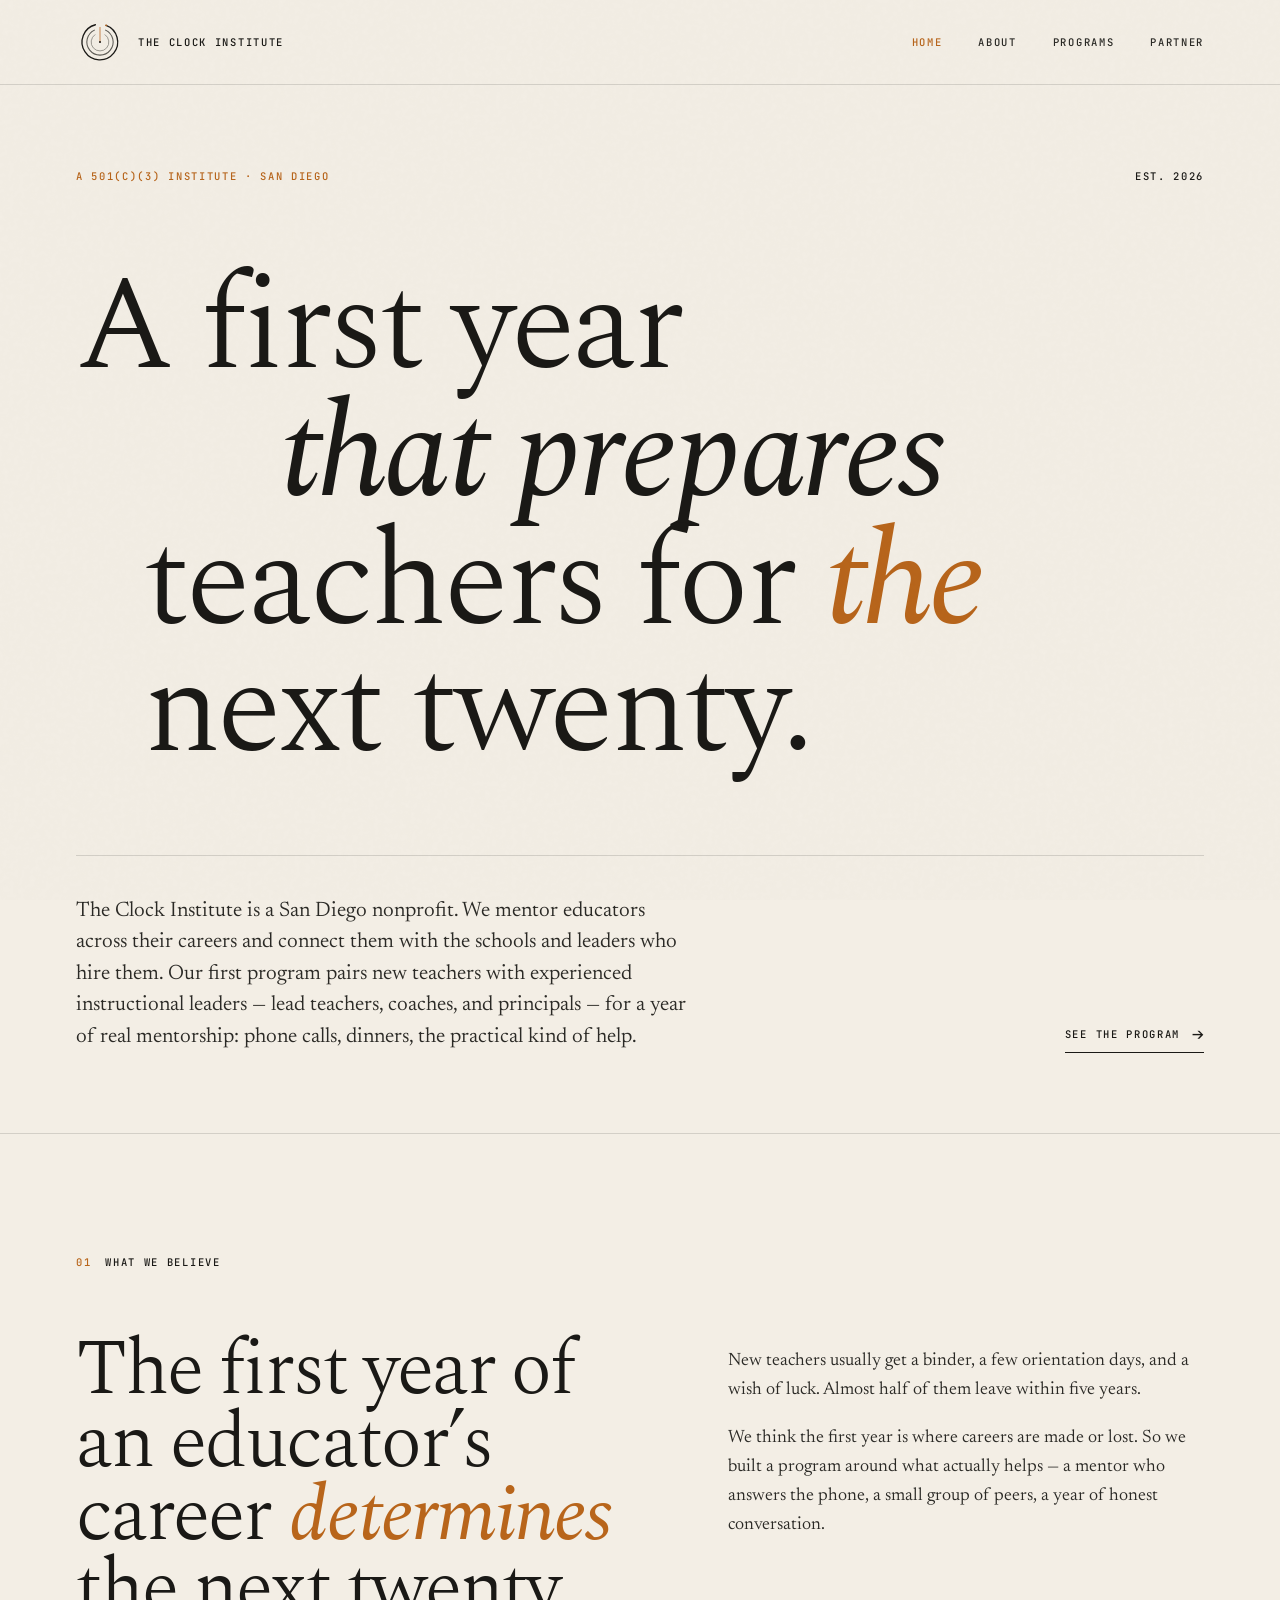
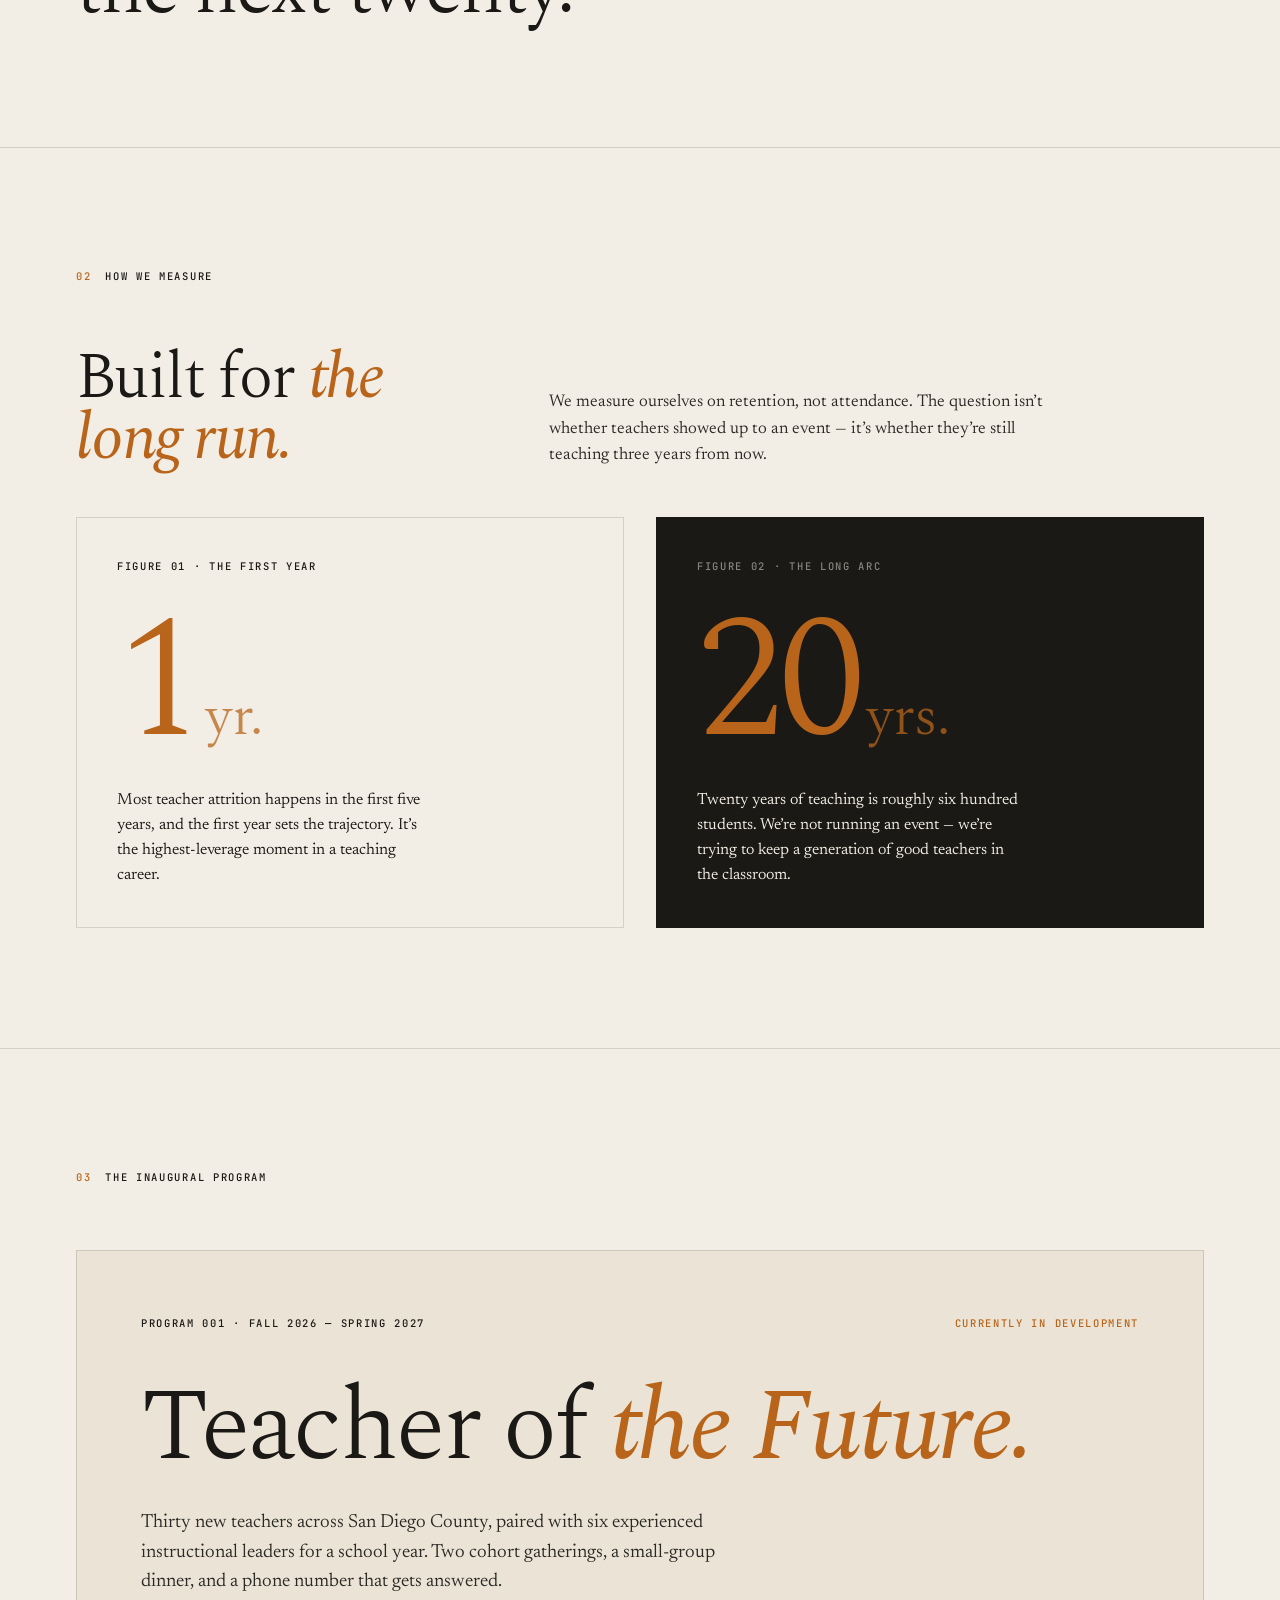
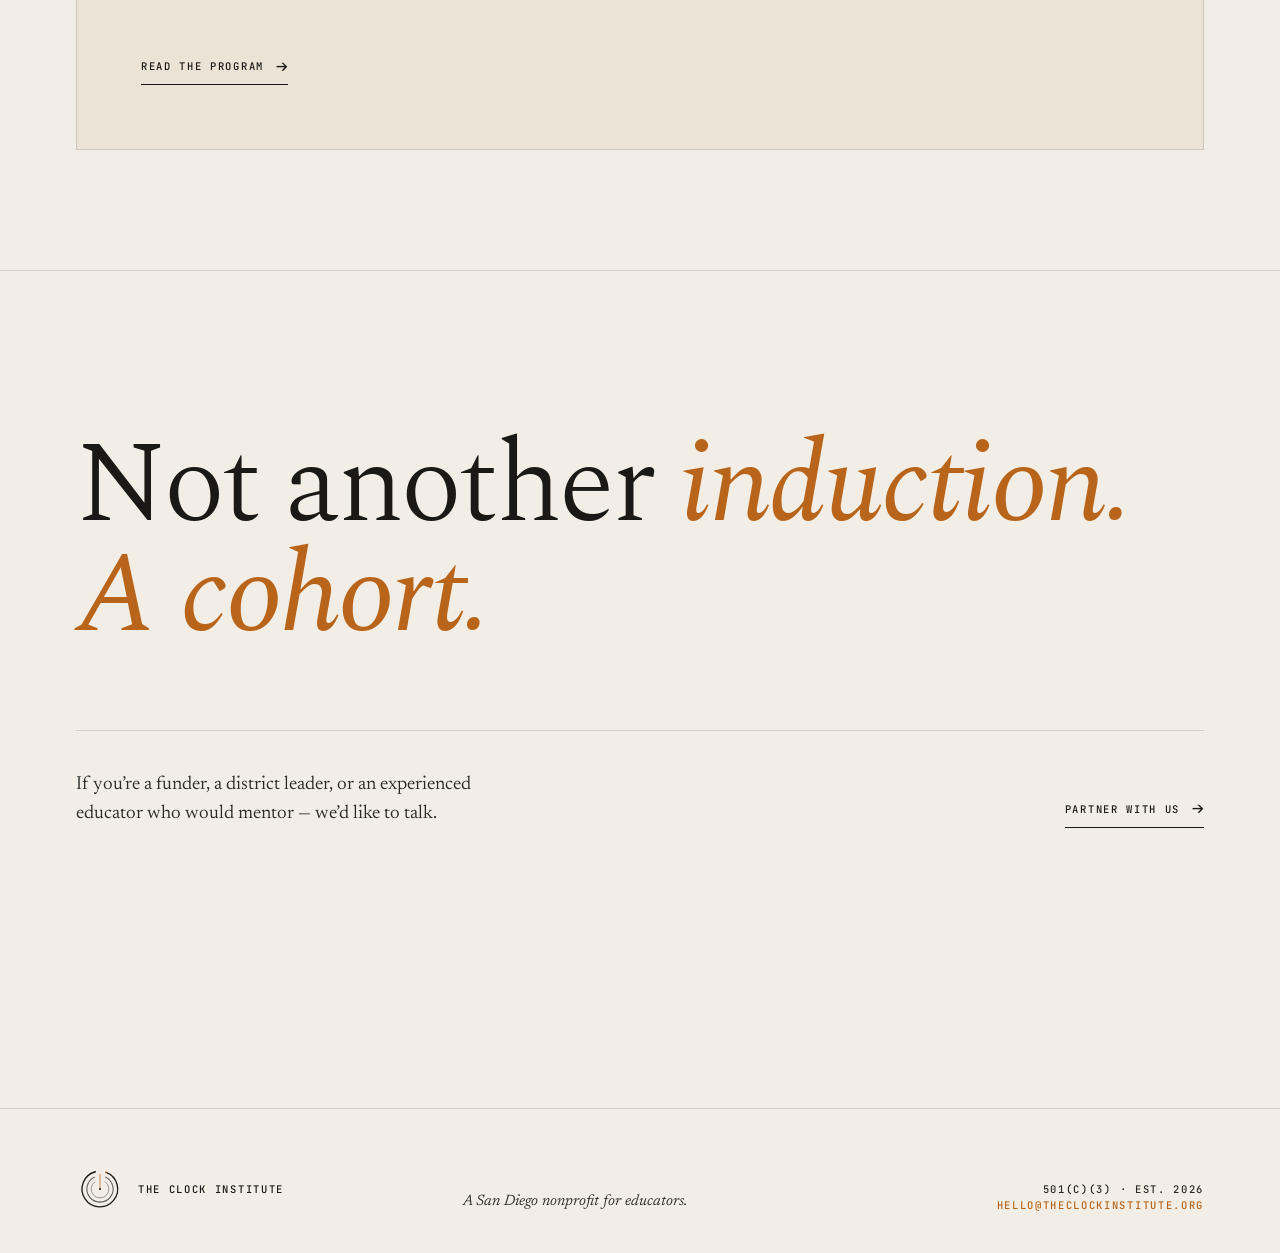
==== commit b7b9e623: "Switch display font to Spectral, restore ochre Move from Fraunces to Spectral for the display family" ====
--- a/index.html
+++ b/index.html
@@ -8,7 +8,7 @@
   <meta name="description" content="The Clock Institute is a San Diego nonprofit. We mentor educators across their careers and connect them with the schools and leaders who hire them. Our first program, Teacher of the Future, launches fall 2026.">
   <link rel="preconnect" href="https://fonts.googleapis.com">
   <link rel="preconnect" href="https://fonts.gstatic.com" crossorigin>
-  <link rel="stylesheet" href="https://fonts.googleapis.com/css2?family=Fraunces:opsz,wght,SOFT,WONK@9..144,300..900,0..100,0..1&family=Newsreader:ital,opsz,wght@0,6..72,200..800;1,6..72,200..800&family=JetBrains+Mono:wght@300;400;500&display=swap">
+  <link rel="stylesheet" href="https://fonts.googleapis.com/css2?family=Spectral:ital,wght@0,300;0,400;0,500;0,600;0,700;1,300;1,400;1,500;1,600&family=Newsreader:ital,opsz,wght@0,6..72,200..800;1,6..72,200..800&family=JetBrains+Mono:wght@300;400;500&display=swap">
   <link rel="stylesheet" href="assets/css/tokens.css">
   <link rel="stylesheet" href="assets/css/base.css">
   <link rel="stylesheet" href="assets/css/components.css">
--- a/assets/css/tokens.css
+++ b/assets/css/tokens.css
@@ -3,12 +3,12 @@
   --paper-deep: #ebe4d6;
   --ink: #1a1916;
   --ink-soft: #2a2925;
-  --ochre: #1c4fa3;
-  --ochre-deep: #133872;
+  --ochre: #b8651b;
+  --ochre-deep: #8a4a14;
   --rule: rgba(26, 25, 22, 0.14);
   --rule-strong: rgba(26, 25, 22, 0.28);
 
-  --font-display: 'Fraunces', Georgia, serif;
+  --font-display: 'Spectral', Georgia, serif;
   --font-body: 'Newsreader', Georgia, serif;
   --font-mono: 'JetBrains Mono', ui-monospace, monospace;
 
--- a/assets/css/base.css
+++ b/assets/css/base.css
@@ -40,17 +40,15 @@
 
 .display {
   font-family: var(--font-display);
-  font-variation-settings: "opsz" 144, "SOFT" 30, "WONK" 0;
   font-weight: 300;
-  letter-spacing: -0.035em;
-  line-height: 0.92;
+  letter-spacing: -0.025em;
+  line-height: 0.95;
 }
 
 .ital {
   font-family: var(--font-display);
   font-style: italic;
-  font-variation-settings: "opsz" 72, "SOFT" 100, "WONK" 0;
-  font-weight: 350;
+  font-weight: 400;
 }
 
 .mono {
--- a/assets/css/components.css
+++ b/assets/css/components.css
@@ -118,7 +118,6 @@
 .hero-headline .amp {
   color: var(--ochre);
   font-style: italic;
-  font-variation-settings: "opsz" 144, "SOFT" 100, "WONK" 0;
 }
 
 .hero-foot {
@@ -140,7 +139,6 @@
   color: var(--ink);
   font-family: var(--font-display);
   font-style: italic;
-  font-variation-settings: "opsz" 22, "SOFT" 100, "WONK" 0;
 }
 
 .cta-link {
@@ -258,7 +256,6 @@
 .motif-figure {
   font-family: var(--font-display);
   font-weight: 300;
-  font-variation-settings: "opsz" 144, "SOFT" 30, "WONK" 0;
   font-size: clamp(96px, 14vw, 176px);
   letter-spacing: -0.04em;
   line-height: 0.85;
@@ -466,7 +463,6 @@
 .num-fig {
   font-family: var(--font-display);
   font-weight: 300;
-  font-variation-settings: "opsz" 144, "SOFT" 30, "WONK" 0;
   font-size: clamp(64px, 8vw, 120px);
   line-height: 0.9;
   letter-spacing: -0.04em;
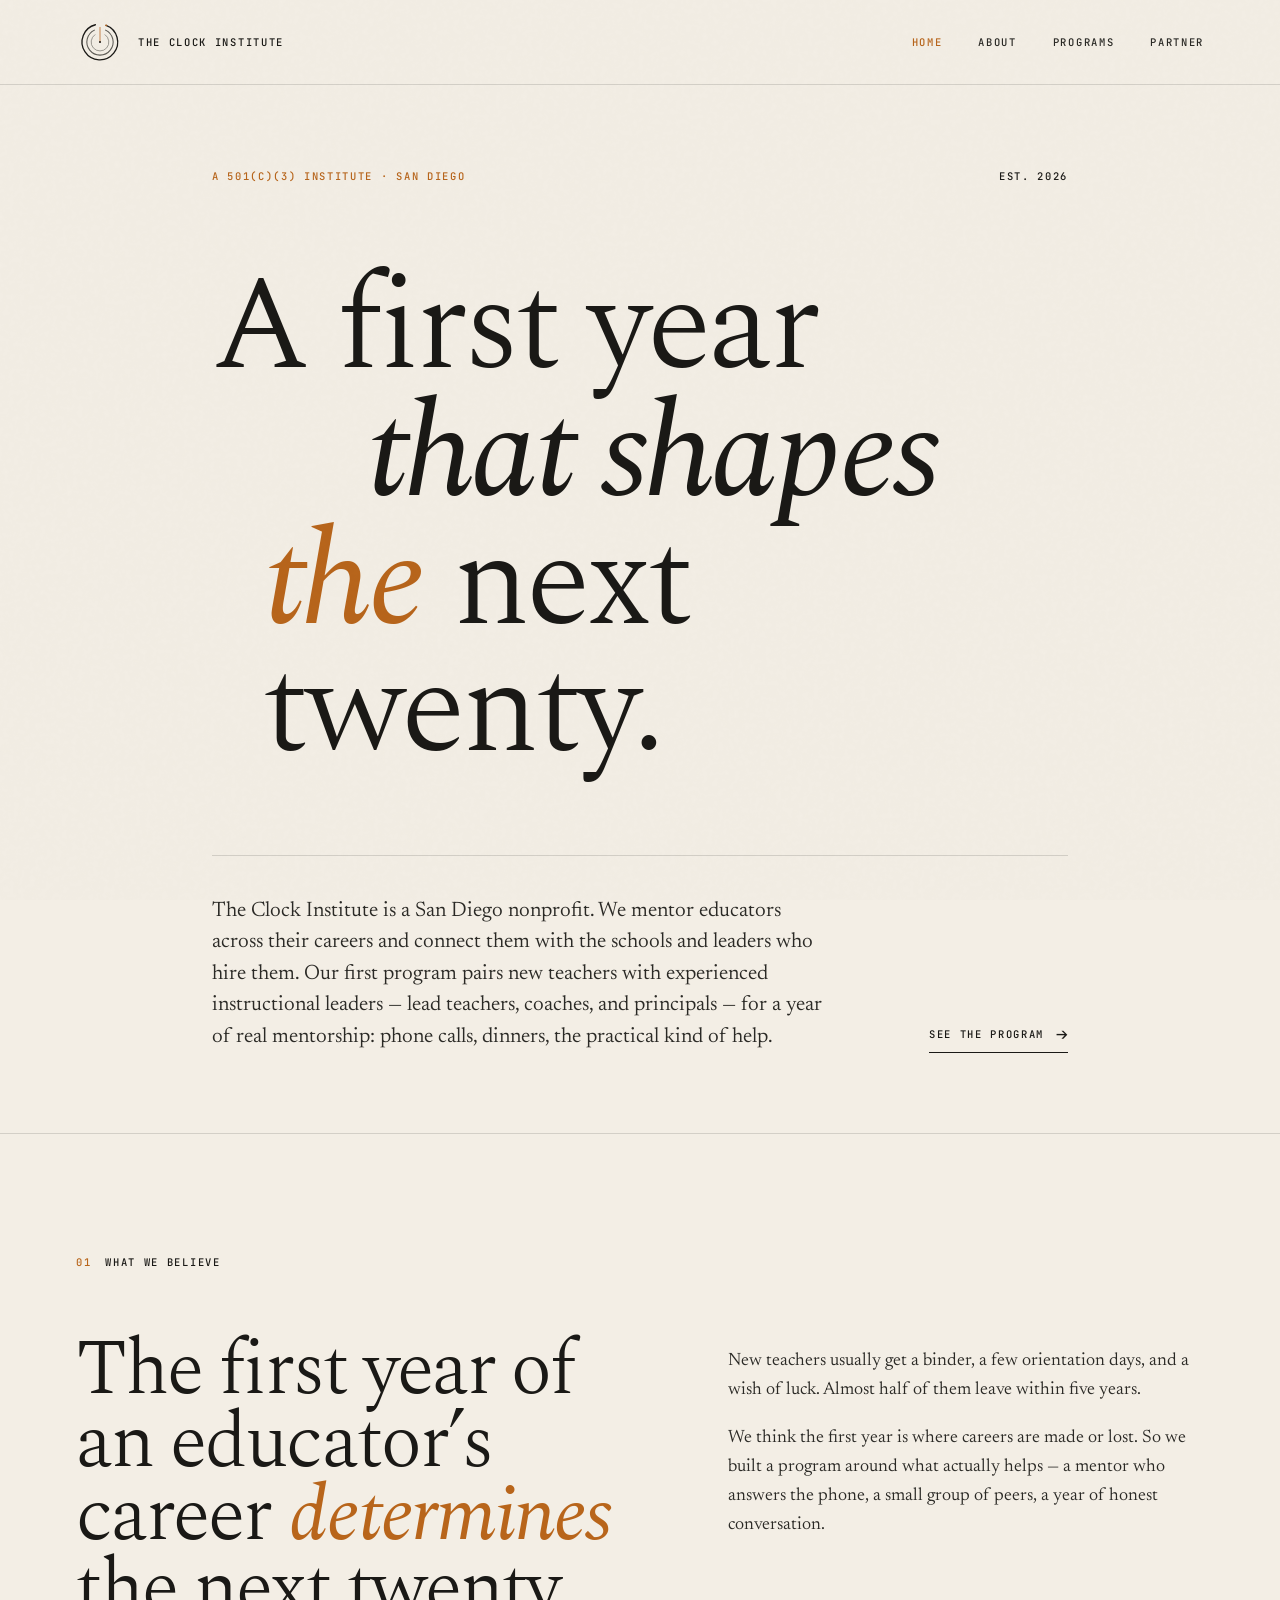
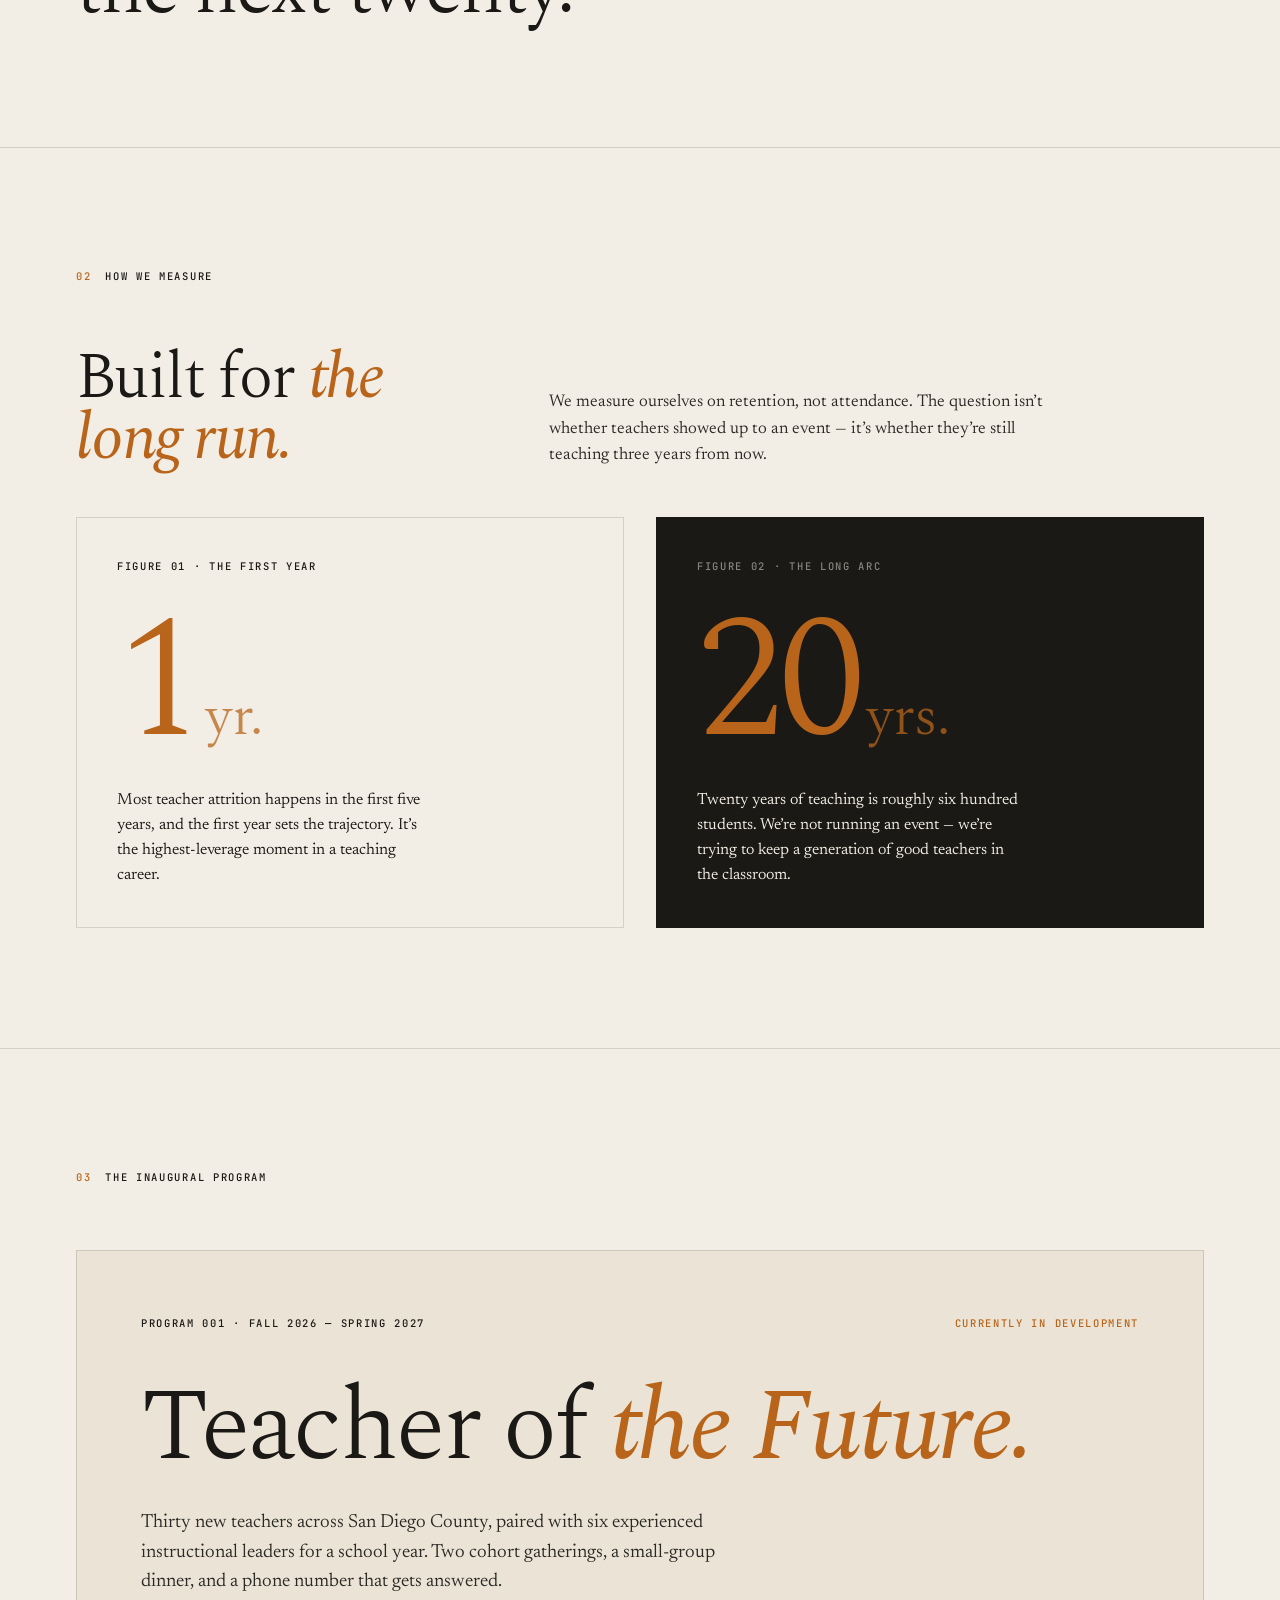
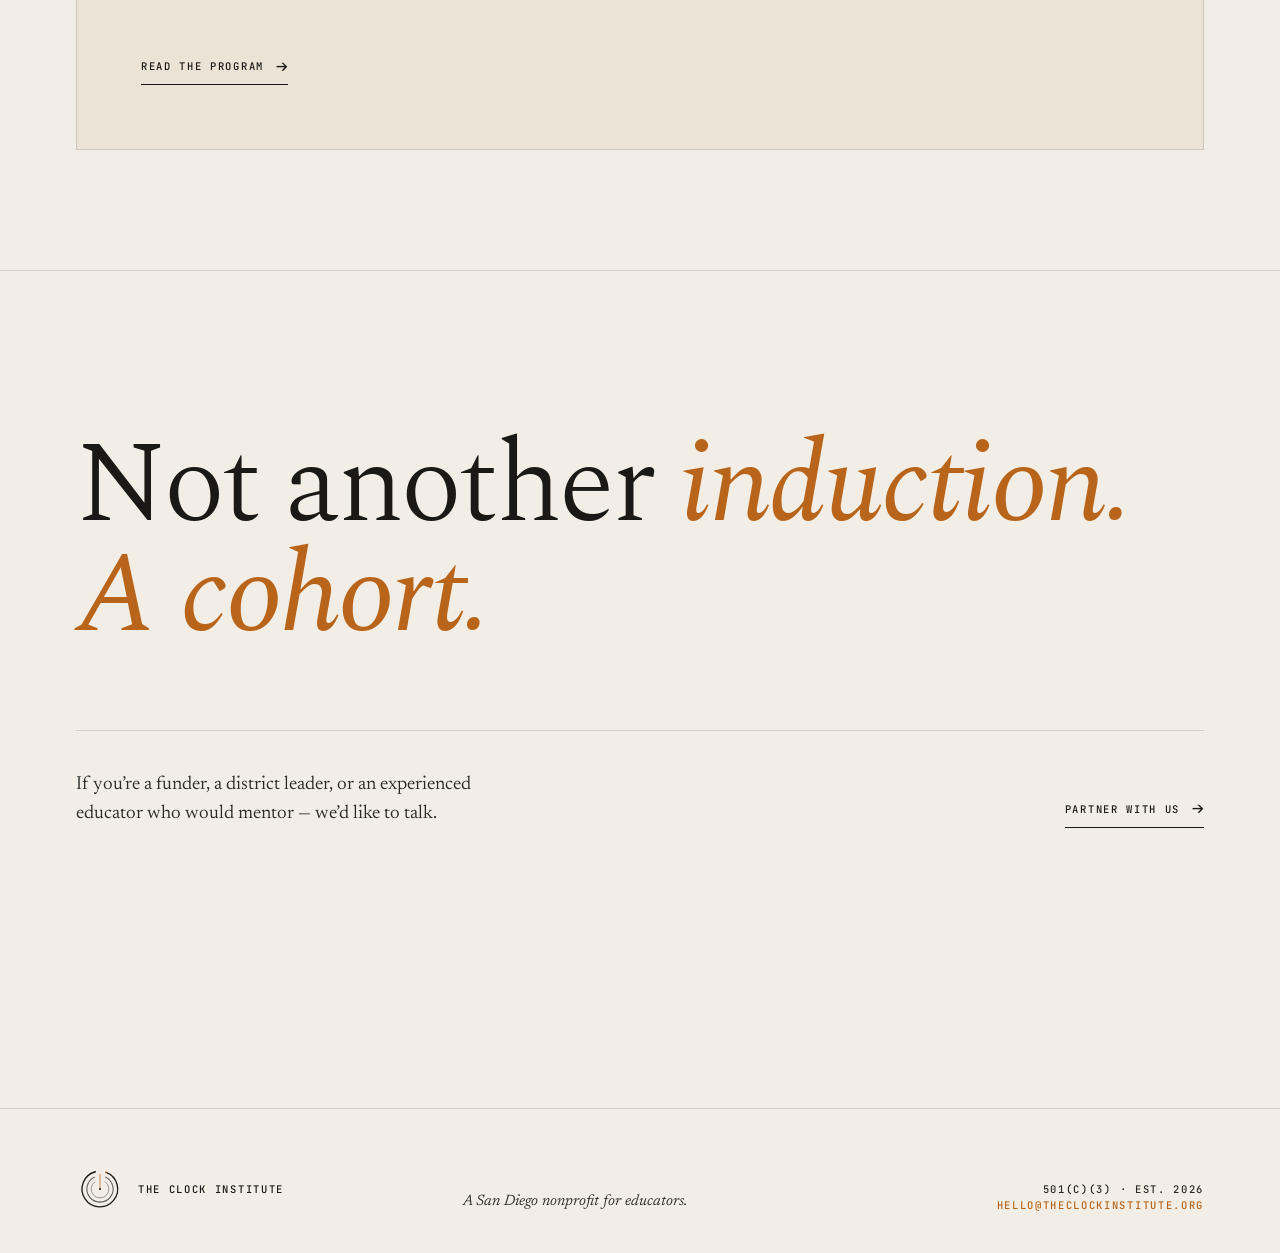
==== commit 72b6f879: "Drop the audience from the hero headline "A first year that prepares teachers for the next twenty" w" ====
--- a/index.html
+++ b/index.html
@@ -39,8 +39,8 @@
 
       <h1 class="display hero-headline">
         <span class="line line-1">A first year</span>
-        <span class="line line-2 ital">that prepares</span>
-        <span class="line line-3">teachers for <span class="amp ital">the</span> next twenty.</span>
+        <span class="line line-2 ital">that shapes</span>
+        <span class="line line-3"><span class="amp ital">the</span> next twenty.</span>
       </h1>
 
       <div class="hero-foot">
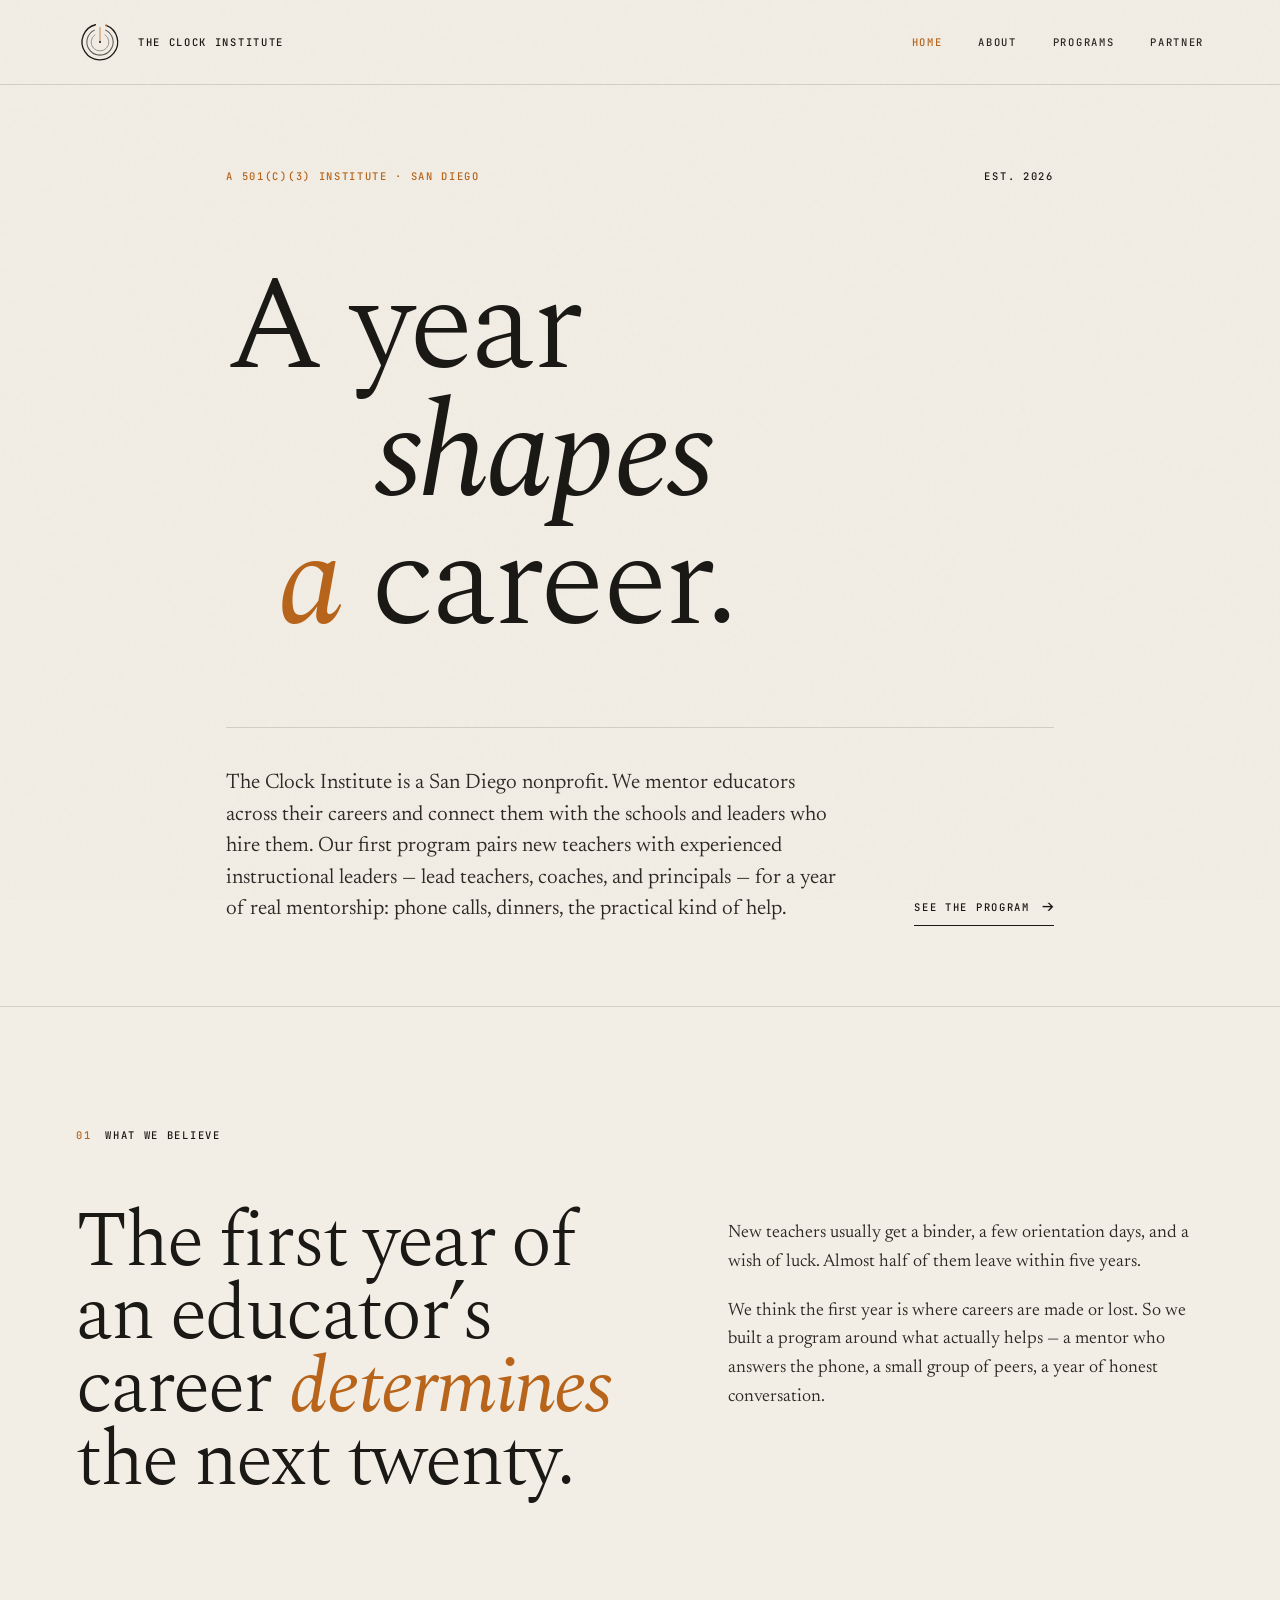
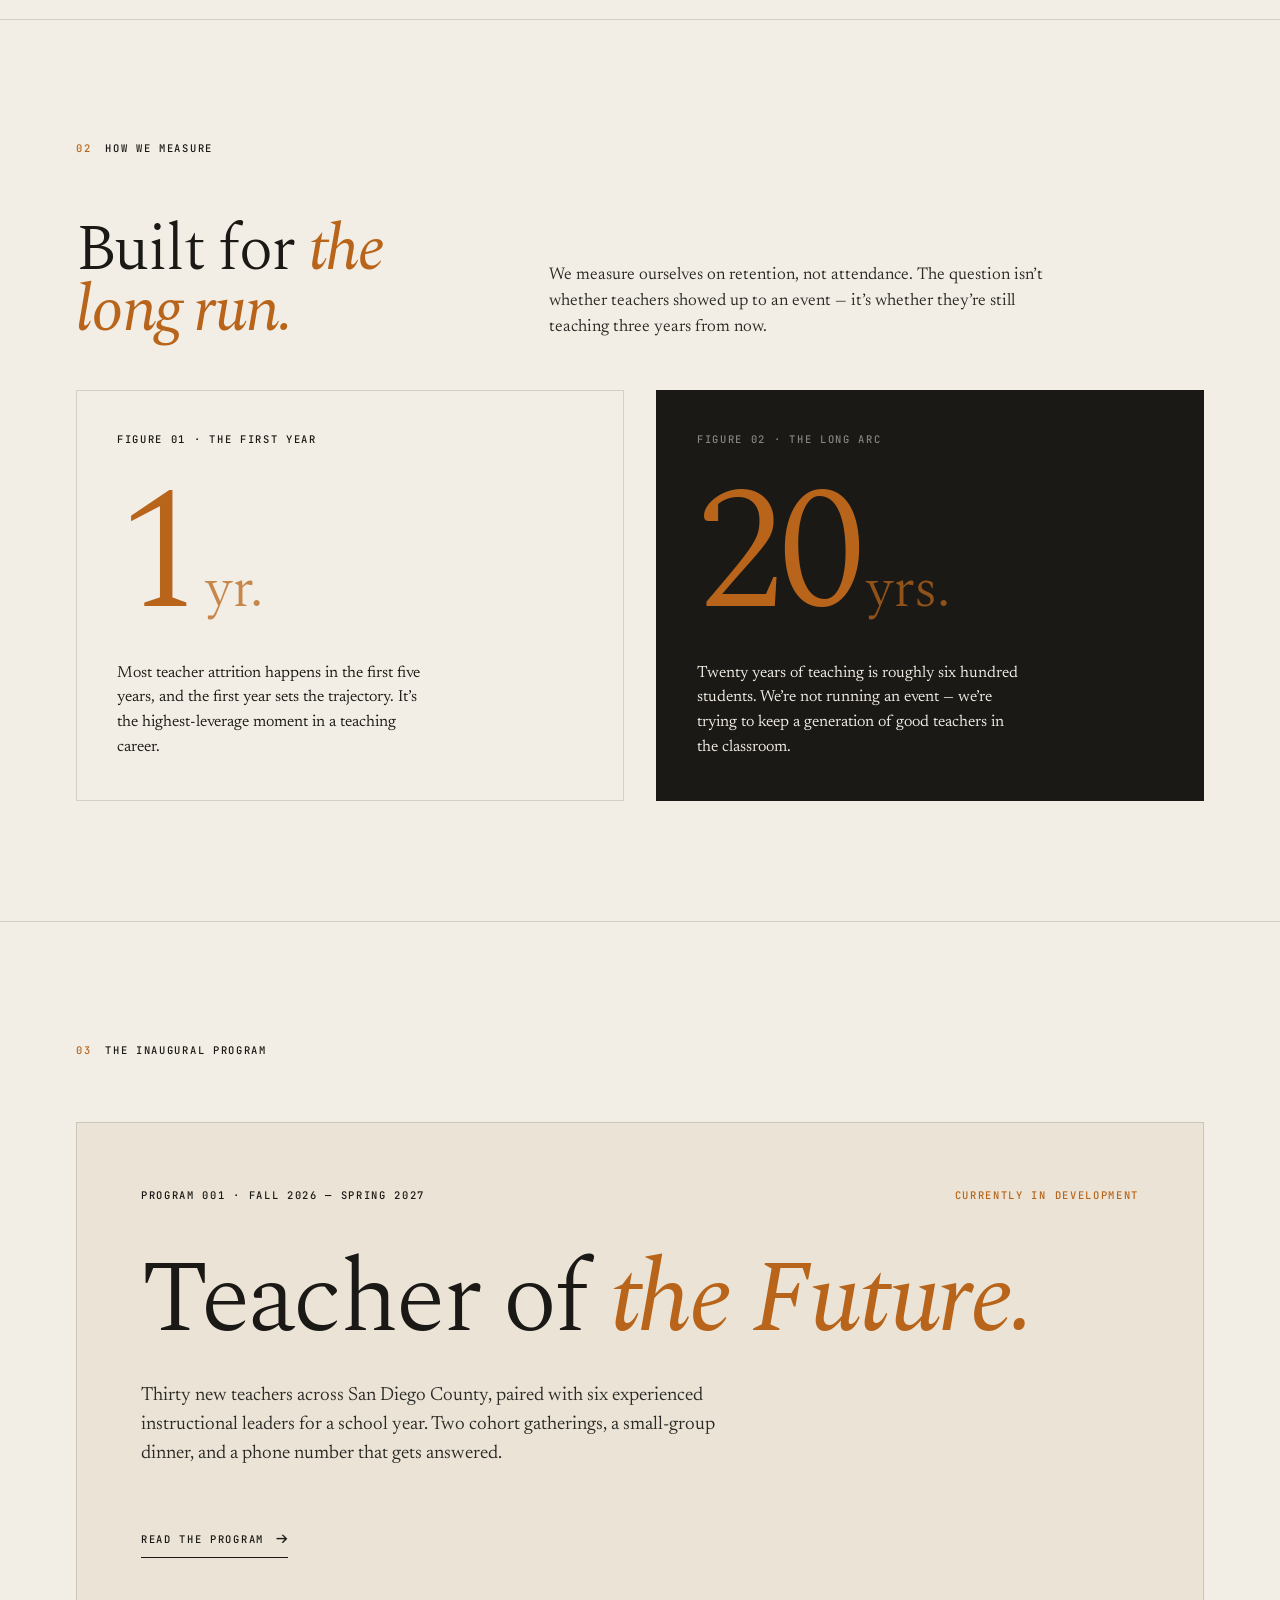
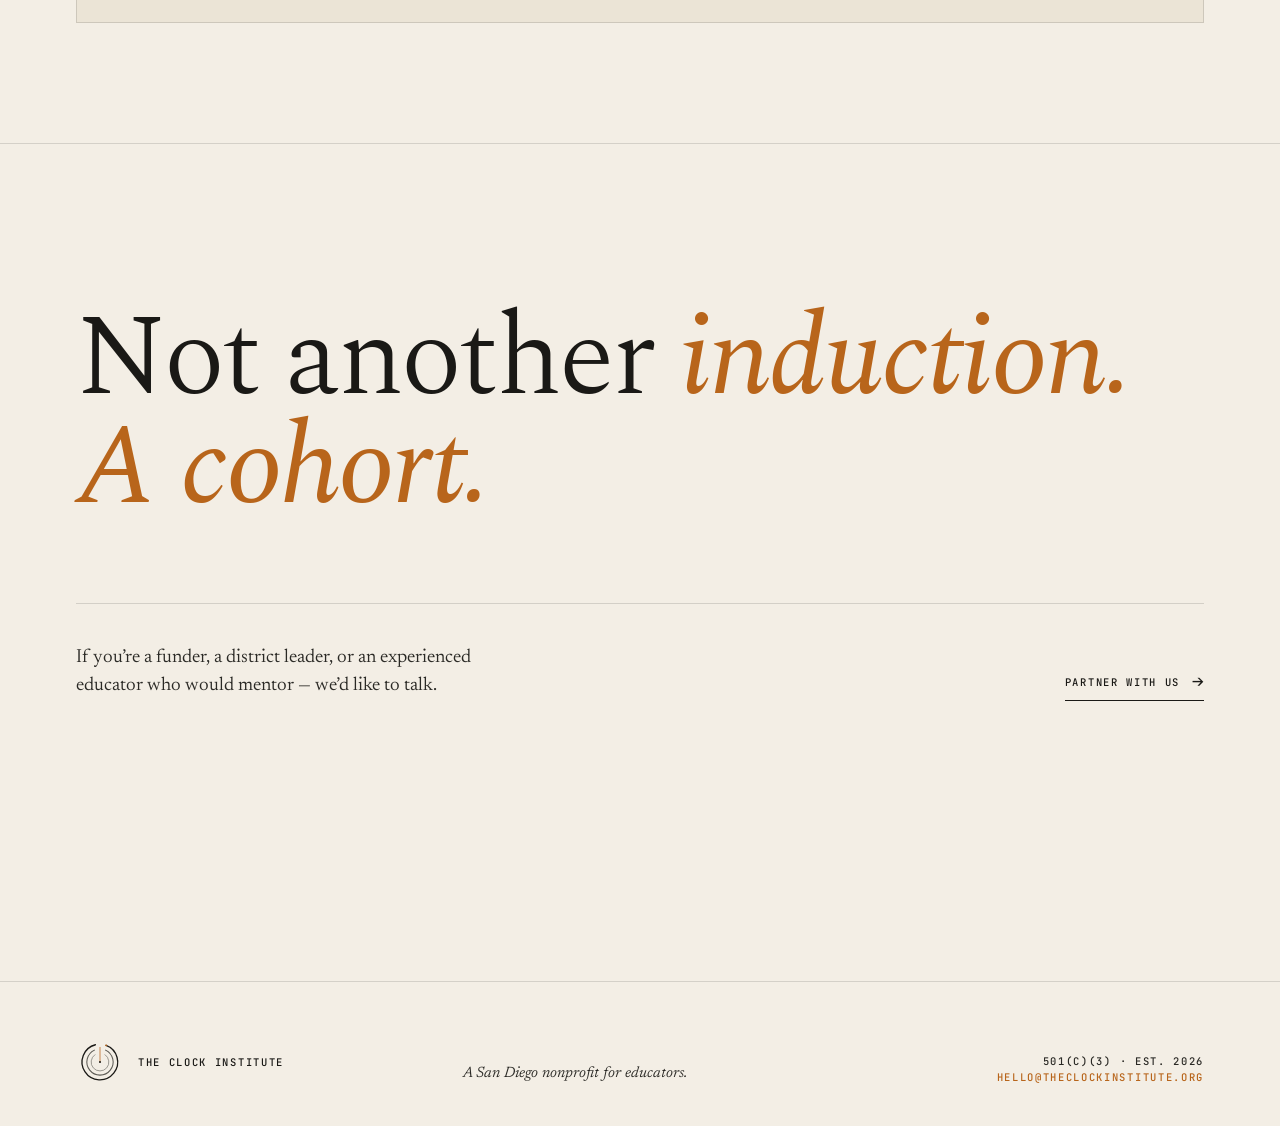
==== commit 0fea0cd2: "Simplify hero to "A year shapes a career." Strip the headline down to the core idea — three short li" ====
--- a/index.html
+++ b/index.html
@@ -38,9 +38,9 @@
       </div>
 
       <h1 class="display hero-headline">
-        <span class="line line-1">A first year</span>
-        <span class="line line-2 ital">that shapes</span>
-        <span class="line line-3"><span class="amp ital">the</span> next twenty.</span>
+        <span class="line line-1">A year</span>
+        <span class="line line-2 ital">shapes</span>
+        <span class="line line-3"><span class="amp ital">a</span> career.</span>
       </h1>
 
       <div class="hero-foot">
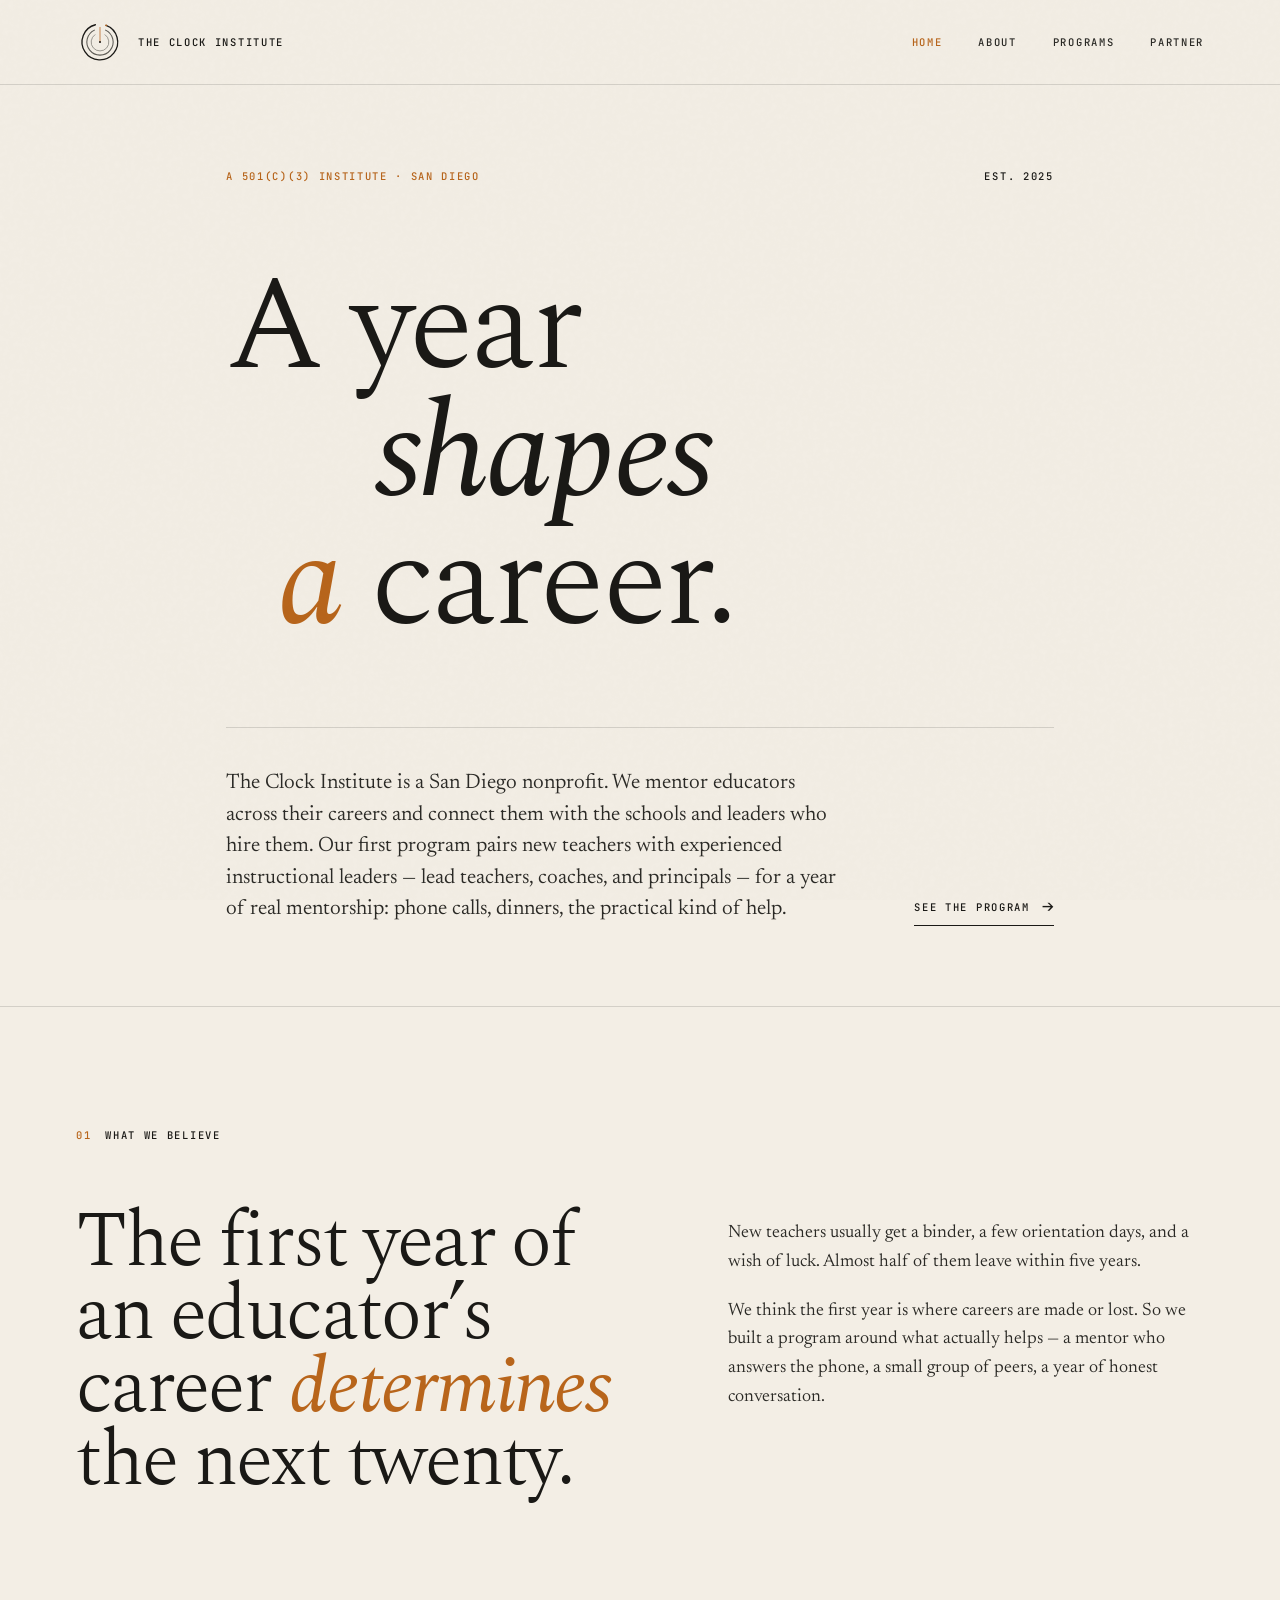
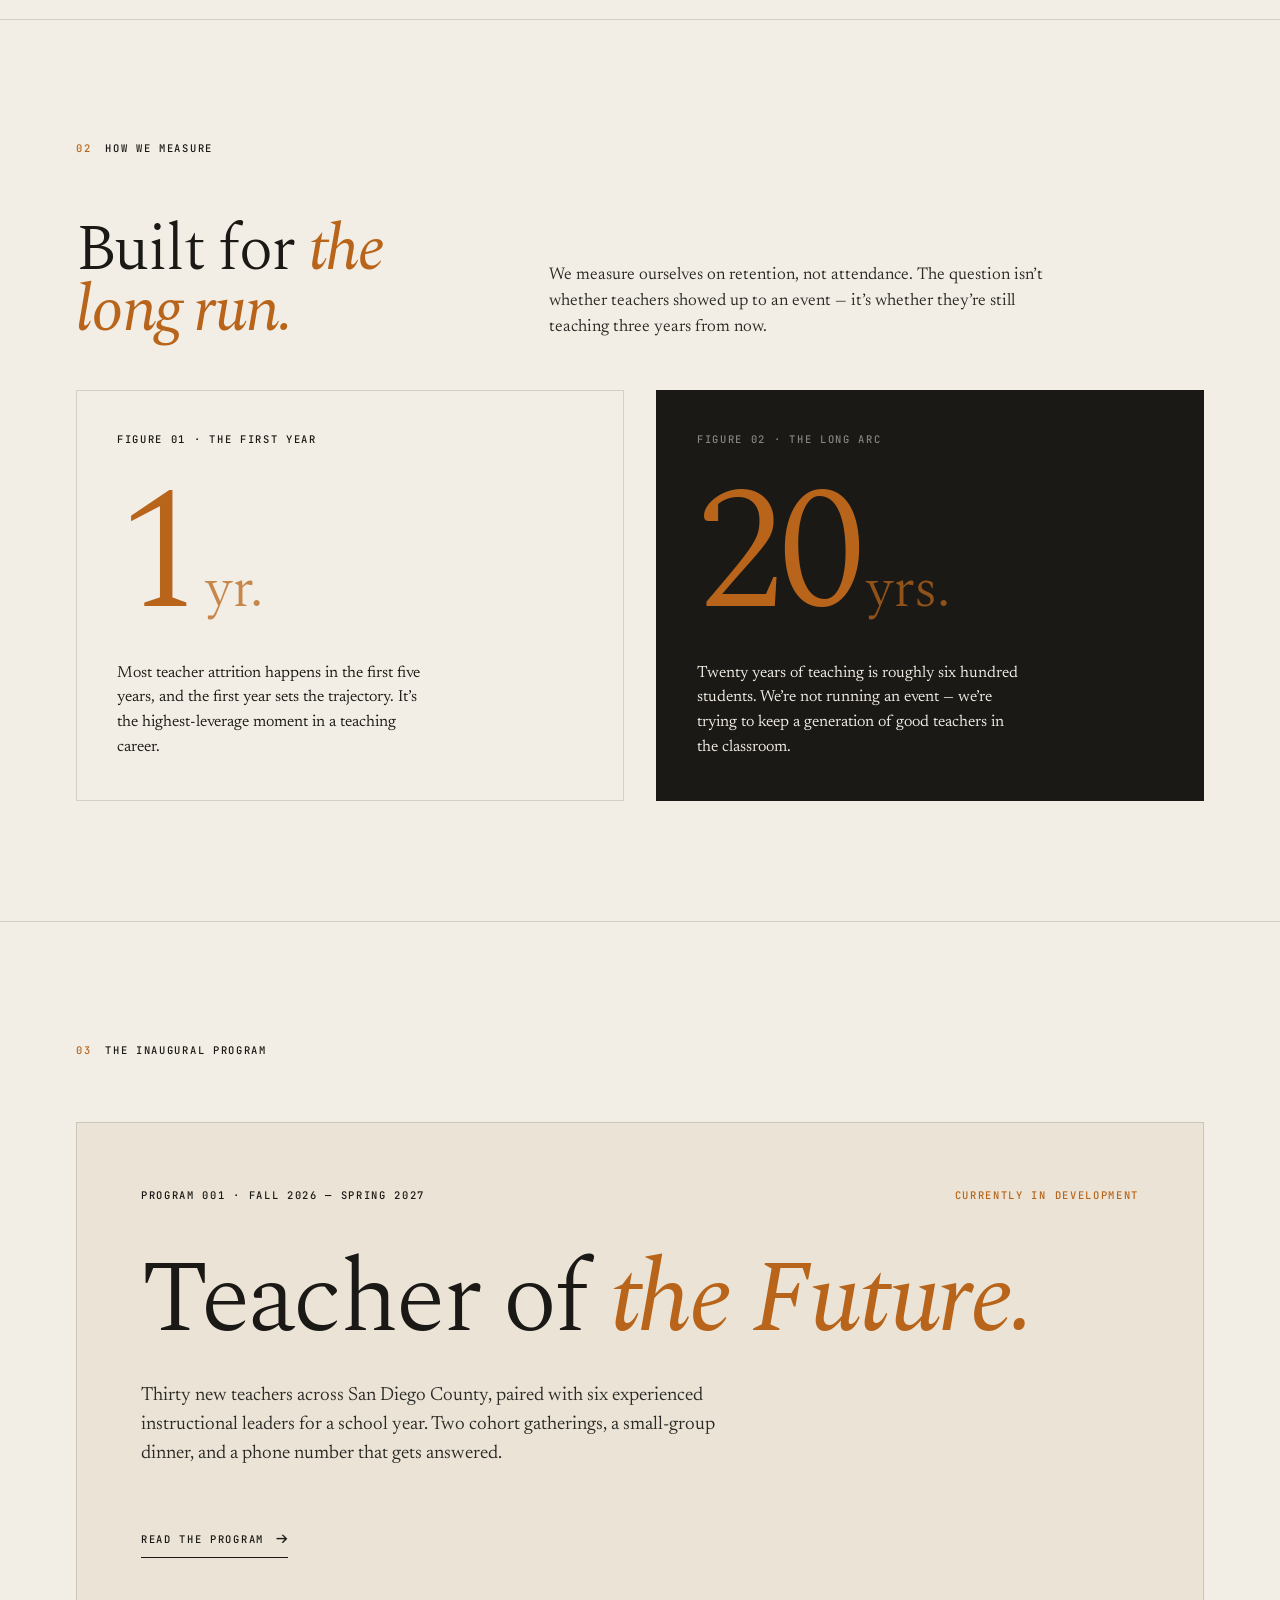
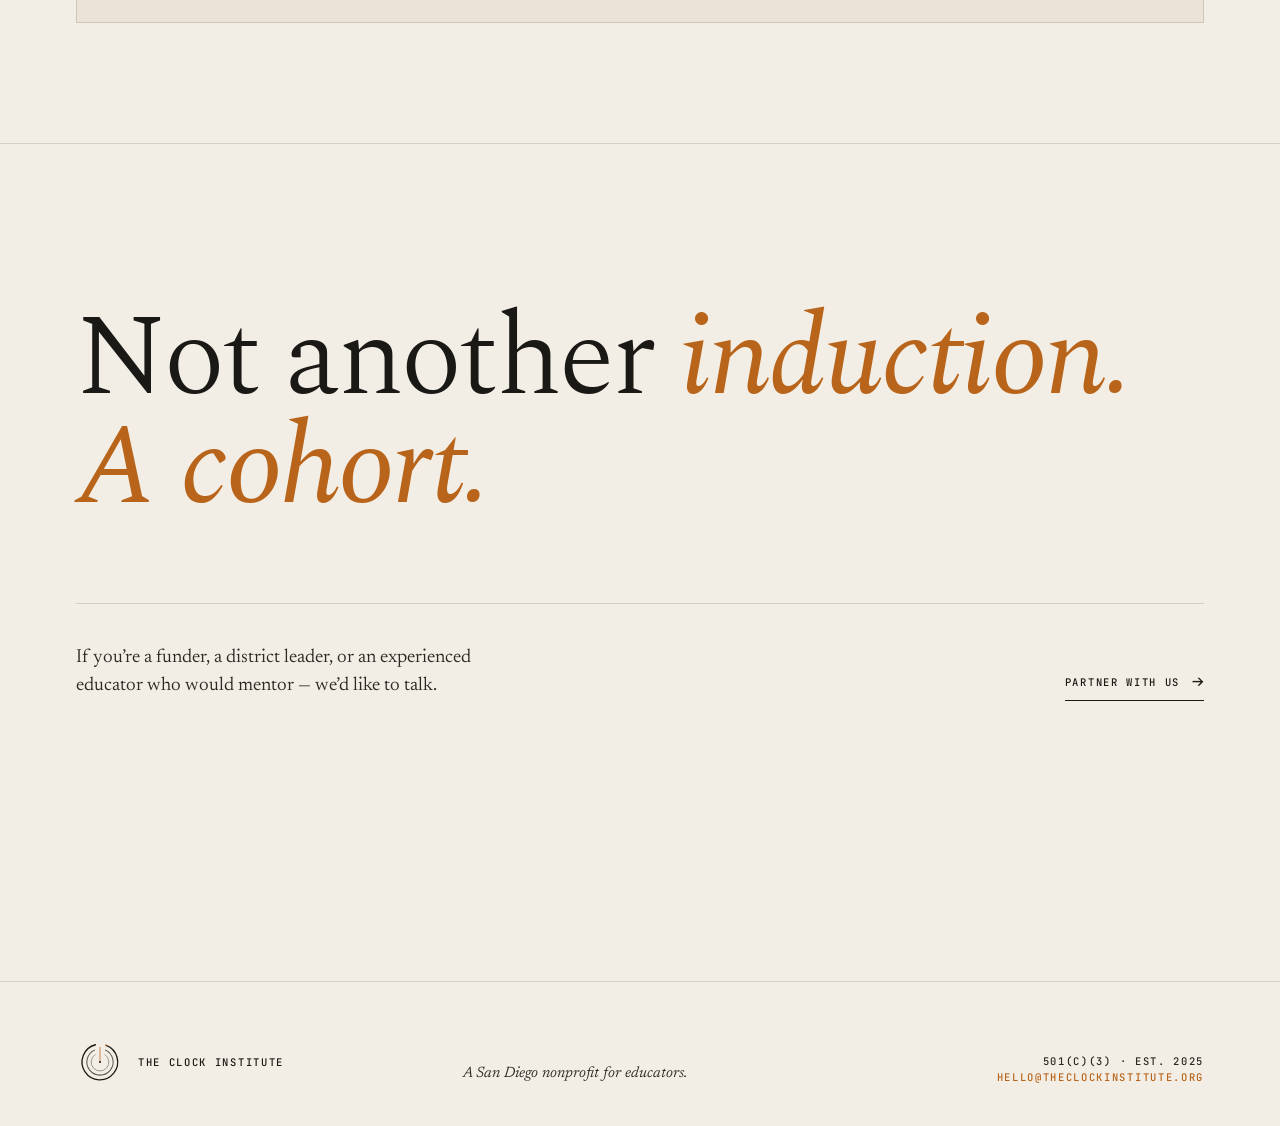
==== commit b3a1e6cf: "Update founding year to 2025 The Institute was founded in 2025; only the inaugural program (Teacher " ====
--- a/index.html
+++ b/index.html
@@ -34,7 +34,7 @@
     <div class="frame">
       <div class="hero-meta">
         <span class="micro micro-ochre">A 501(c)(3) Institute · San Diego</span>
-        <span class="micro">Est. 2026</span>
+        <span class="micro">Est. 2025</span>
       </div>
 
       <h1 class="display hero-headline">
@@ -146,7 +146,7 @@
         A San Diego nonprofit for educators.
       </p>
       <div class="micro" style="text-align:right; color: var(--ink-soft);">
-        501(c)(3) &middot; est. 2026<br>
+        501(c)(3) &middot; est. 2025<br>
         <a href="mailto:hello@theclockinstitute.org" style="color: var(--ochre);">hello@theclockinstitute.org</a>
       </div>
     </div>
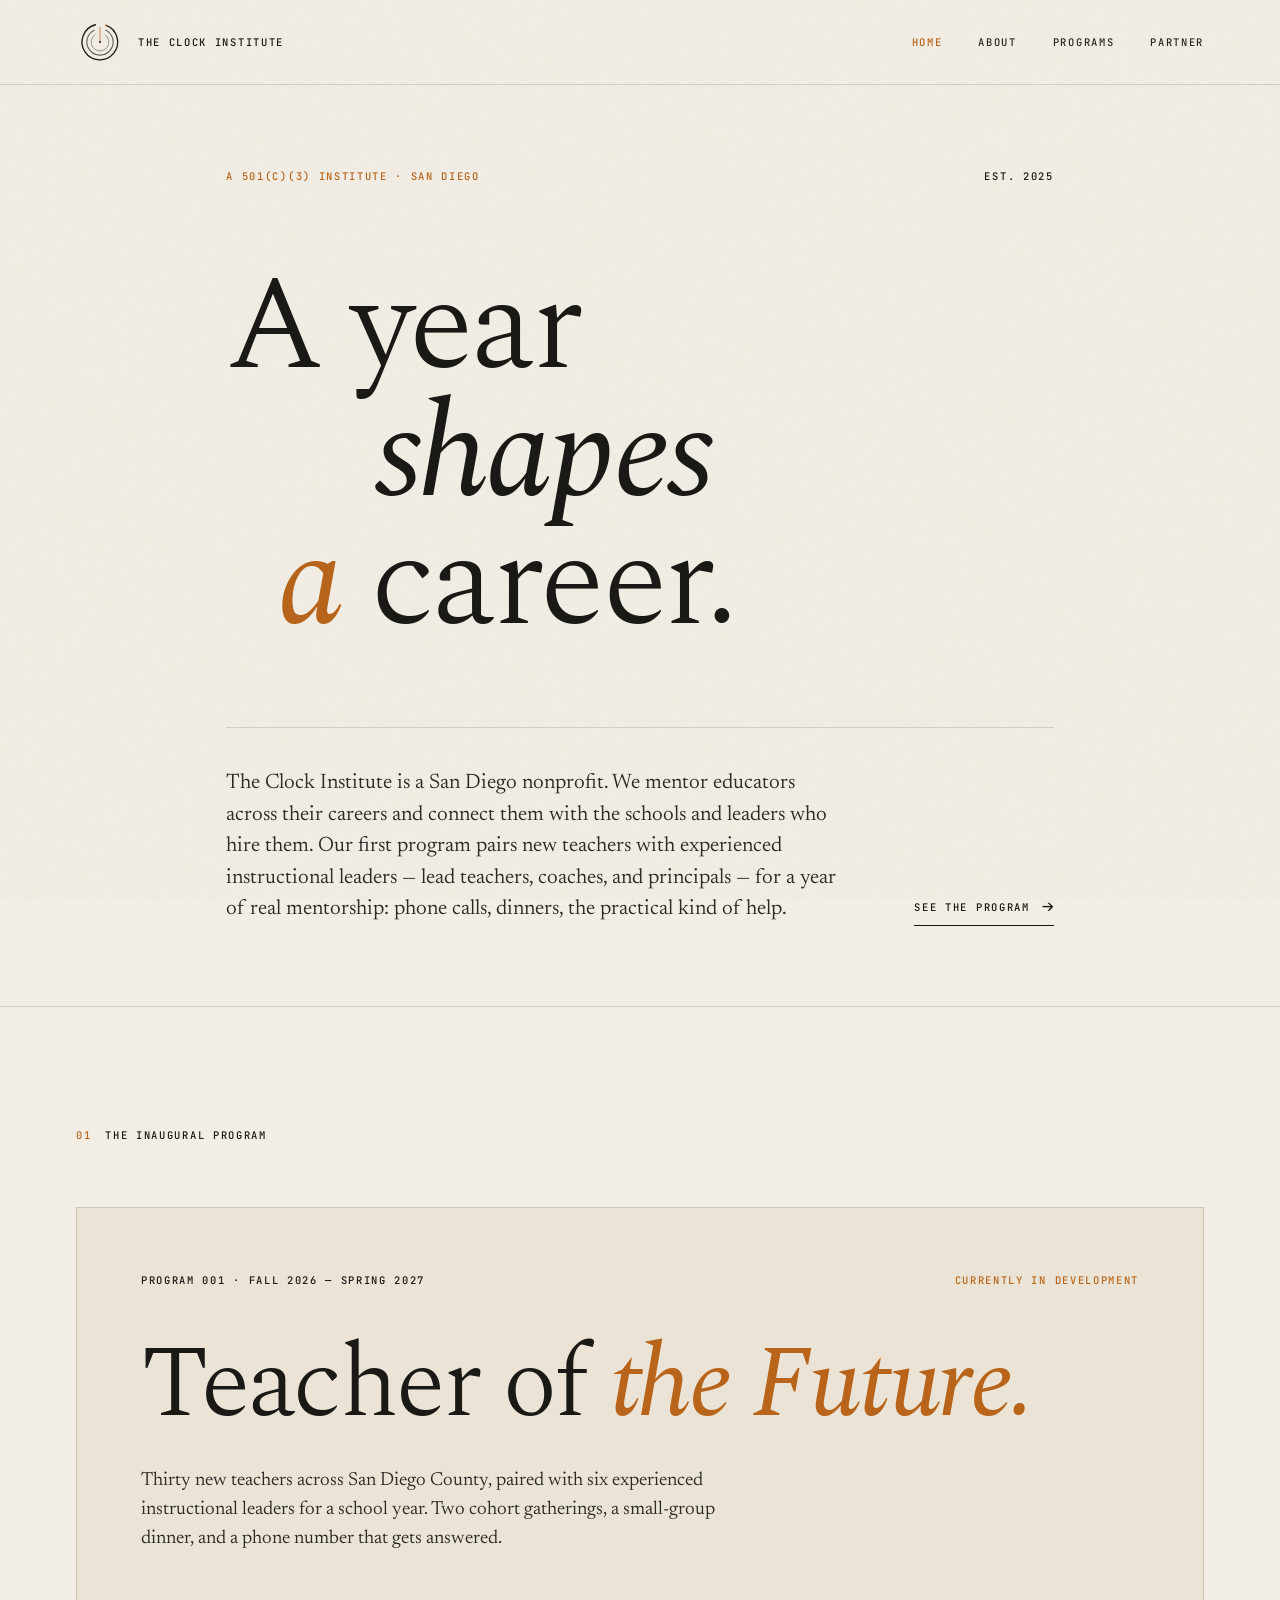
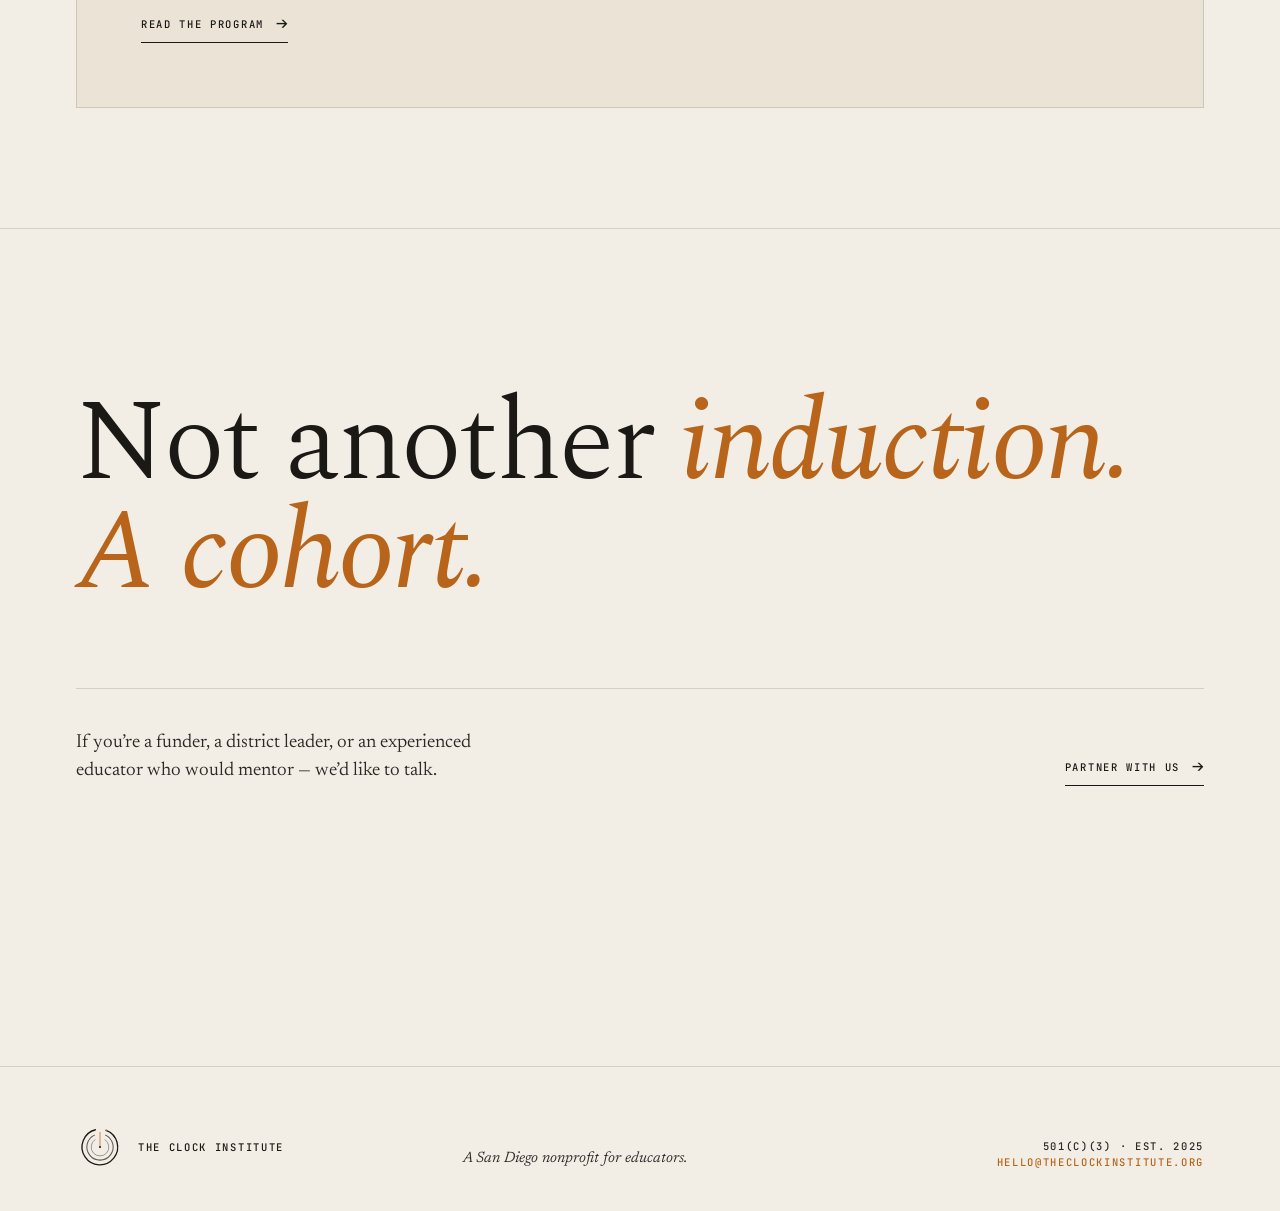
==== commit 6b69b5d7: "Strip Thesis and Motif sections from the homepage Pull both sections so the homepage has a tighter a" ====
--- a/index.html
+++ b/index.html
@@ -55,51 +55,10 @@
     </div>
   </section>
 
-  <section class="thesis">
-    <div class="frame">
-      <div class="section-tag micro">
-        <span class="num">01</span><span>What we believe</span>
-      </div>
-      <div class="thesis-grid">
-        <h2 class="display thesis-headline">
-          The first year of an educator&rsquo;s career <span class="ital">determines</span> the next twenty.
-        </h2>
-        <div class="thesis-body">
-          <p>New teachers usually get a binder, a few orientation days, and a wish of luck. Almost half of them leave within five years.</p>
-          <p>We think the first year is where careers are made or lost. So we built a program around what actually helps &mdash; a mentor who answers the phone, a small group of peers, a year of honest conversation.</p>
-        </div>
-      </div>
-    </div>
-  </section>
-
-  <section class="motif">
-    <div class="frame">
-      <div class="section-tag micro">
-        <span class="num">02</span><span>How we measure</span>
-      </div>
-      <div class="motif-header">
-        <h2 class="display">Built for <span class="ital">the long run.</span></h2>
-        <p>We measure ourselves on retention, not attendance. The question isn&rsquo;t whether teachers showed up to an event &mdash; it&rsquo;s whether they&rsquo;re still teaching three years from now.</p>
-      </div>
-      <div class="motif-grid">
-        <article class="motif-card">
-          <span class="micro">FIGURE 01 &middot; THE FIRST YEAR</span>
-          <div class="motif-figure">1<span class="unit">yr.</span></div>
-          <p>Most teacher attrition happens in the first five years, and the first year sets the trajectory. It&rsquo;s the highest-leverage moment in a teaching career.</p>
-        </article>
-        <article class="motif-card dark">
-          <span class="micro">FIGURE 02 &middot; THE LONG ARC</span>
-          <div class="motif-figure">20<span class="unit">yrs.</span></div>
-          <p>Twenty years of teaching is roughly six hundred students. We&rsquo;re not running an event &mdash; we&rsquo;re trying to keep a generation of good teachers in the classroom.</p>
-        </article>
-      </div>
-    </div>
-  </section>
-
   <section class="program-teaser">
     <div class="frame">
       <div class="section-tag micro">
-        <span class="num">03</span><span>The inaugural program</span>
+        <span class="num">01</span><span>The inaugural program</span>
       </div>
       <a href="/programs.html" class="teaser-card">
         <div class="teaser-meta">
--- a/assets/css/components.css
+++ b/assets/css/components.css
@@ -174,13 +174,7 @@
   .hero-foot { grid-template-columns: 1fr; }
 }
 
-/* ---------- Thesis & Motif ---------- */
-
-section.thesis, section.motif {
-  padding: 120px 0;
-  border-top: 1px solid var(--rule);
-  position: relative;
-}
+/* ---------- Section tag ---------- */
 
 .section-tag {
   display: flex;
@@ -189,95 +183,6 @@
   margin-bottom: 64px;
 }
 .section-tag .num { color: var(--ochre); }
-
-.thesis-grid {
-  display: grid;
-  grid-template-columns: 1.2fr 1fr;
-  gap: 80px;
-  align-items: start;
-}
-.thesis-headline {
-  font-size: clamp(44px, 6vw, 88px);
-}
-.thesis-headline .ital { color: var(--ochre); }
-.thesis-body {
-  padding-top: 12px;
-}
-.thesis-body p {
-  font-size: 18px;
-  line-height: 1.6;
-  color: var(--ink-soft);
-  margin-bottom: 20px;
-  max-width: 48ch;
-}
-.thesis-body p em {
-  color: var(--ink);
-  font-family: var(--font-display);
-  font-style: italic;
-}
-
-.motif-header {
-  display: grid;
-  grid-template-columns: 1fr 1.6fr;
-  gap: 64px;
-  align-items: end;
-  margin-bottom: 48px;
-}
-.motif-header h2 { font-size: clamp(40px, 5vw, 72px); }
-.motif-header h2 .ital { color: var(--ochre); }
-.motif-header p {
-  font-size: 17px;
-  color: var(--ink-soft);
-  max-width: 52ch;
-}
-
-.motif-grid {
-  display: grid;
-  grid-template-columns: 1fr 1fr;
-  gap: 32px;
-}
-.motif-card {
-  border: 1px solid var(--rule);
-  padding: 40px;
-  display: flex;
-  flex-direction: column;
-  justify-content: space-between;
-  min-height: 380px;
-  background: var(--paper);
-}
-.motif-card.dark {
-  background: var(--ink);
-  color: var(--paper);
-  border-color: var(--ink);
-}
-.motif-card.dark .micro { color: rgba(243, 238, 229, 0.5); }
-.motif-card.dark .motif-figure { color: var(--ochre); }
-
-.motif-figure {
-  font-family: var(--font-display);
-  font-weight: 300;
-  font-size: clamp(96px, 14vw, 176px);
-  letter-spacing: -0.04em;
-  line-height: 0.85;
-  color: var(--ochre);
-  margin: 32px 0;
-}
-.motif-figure .unit {
-  font-size: 0.32em;
-  letter-spacing: 0;
-  opacity: 0.75;
-  margin-left: 8px;
-}
-.motif-card p {
-  font-size: 16px;
-  line-height: 1.55;
-  max-width: 36ch;
-}
-
-@media (max-width: 920px) {
-  .thesis-grid, .motif-header, .motif-grid { grid-template-columns: 1fr; gap: 40px; }
-  section.thesis, section.motif { padding: 80px 0; }
-}
 
 /* ---------- Program teaser & Closing ---------- */
 
